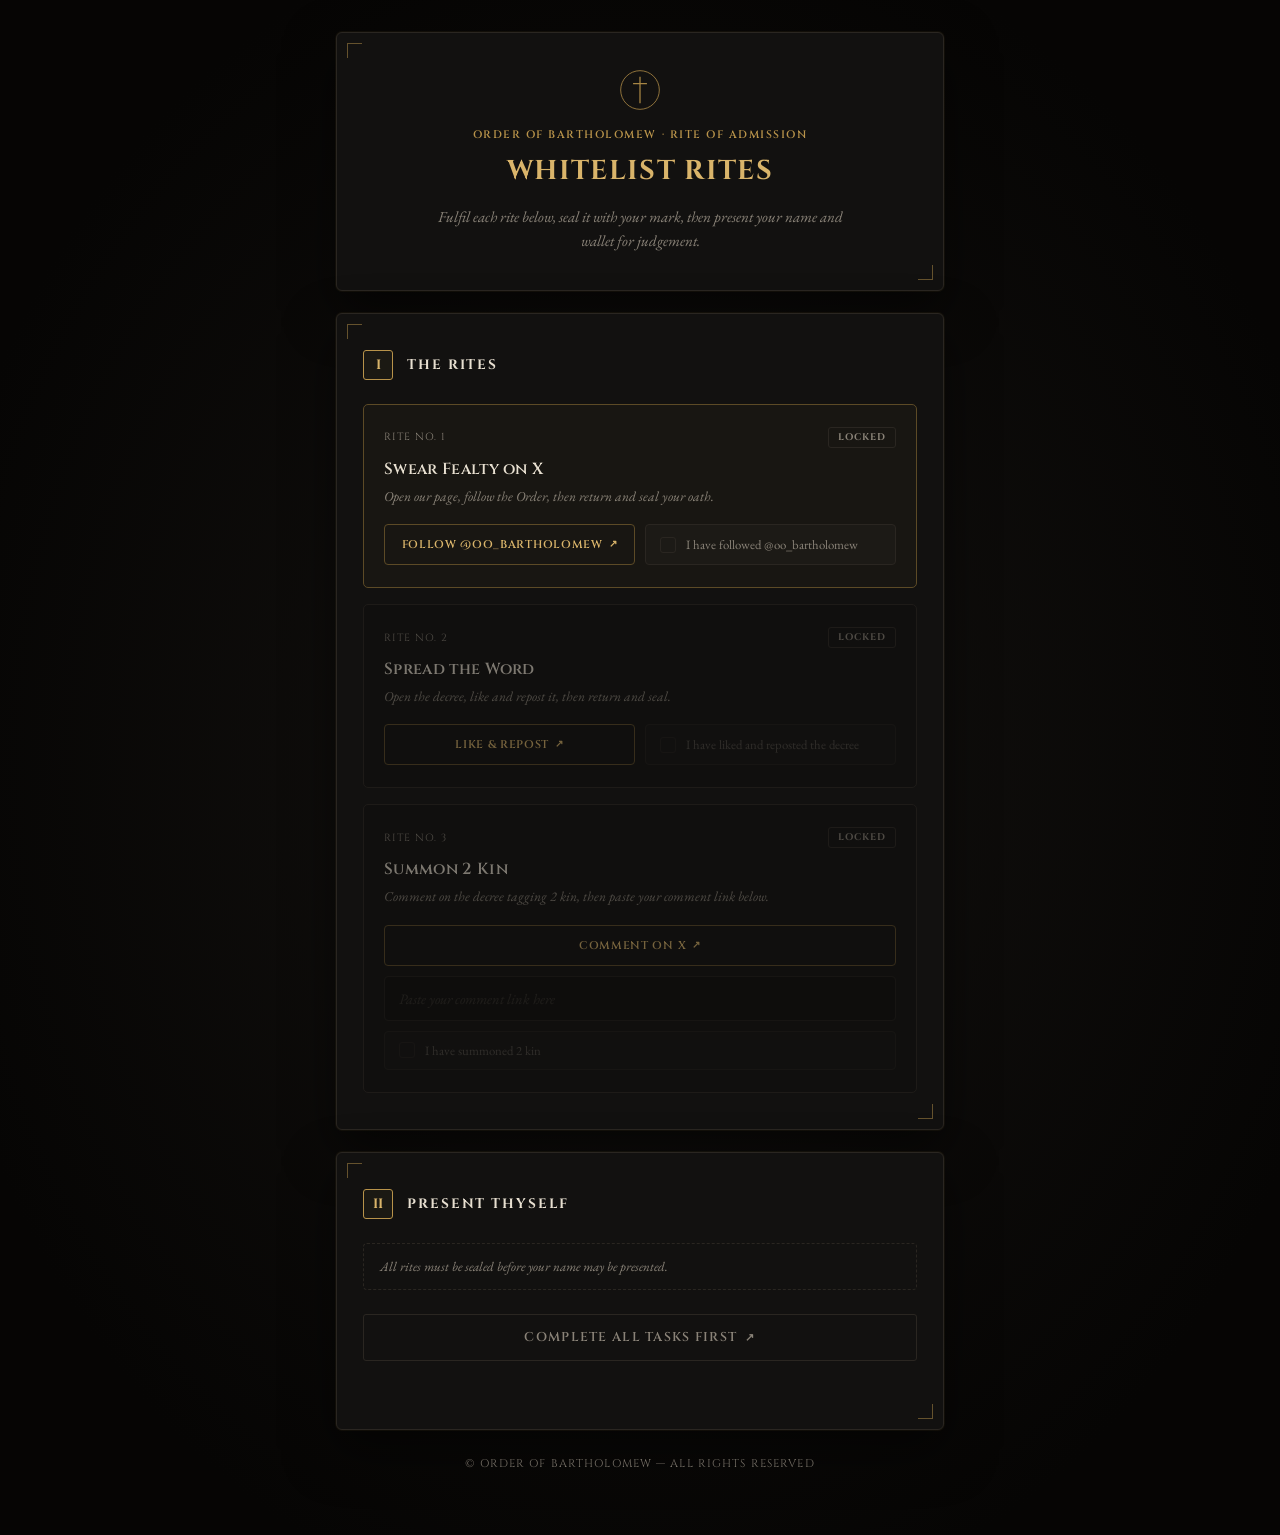
==== index.html @ 2b43aa7d "Update link for commenting on X" ====
<!DOCTYPE html>
<html lang="id">
<head>
<meta charset="UTF-8">
<meta name="viewport" content="width=device-width, initial-scale=1.0">
<title>Order of Bartholomew — Whitelist Rites</title>
<link rel="preconnect" href="https://fonts.googleapis.com">
<link rel="preconnect" href="https://fonts.gstatic.com" crossorigin>
<link href="https://fonts.googleapis.com/css2?family=Cinzel:wght@600;700;800&family=EB+Garamond:ital@0;1&display=swap" rel="stylesheet">
<link rel="stylesheet" href="style.css">
</head>
<body>

  <div class="page">

    <!-- HEADER -->
    <header class="card">
      <svg class="emblem" viewBox="0 0 100 100" fill="none" xmlns="http://www.w3.org/2000/svg">
        <circle cx="50" cy="50" r="46" stroke="#b8934a" stroke-width="2"/>
        <path d="M50 20V80M35 35H65" stroke="#b8934a" stroke-width="3" stroke-linecap="square"/>
      </svg>
      <p class="eyebrow">Order of Bartholomew · Rite of Admission</p>
      <h1>Whitelist Rites</h1>
      <p class="lede">
        Fulfil each rite below, seal it with your mark, then present
        your name and wallet for judgement.
      </p>
    </header>

    <!-- SECTION 01 -->
    <section class="card">
      <div class="section-title">
        <span class="section-num">I</span>
        <h2>The Rites</h2>
      </div>

      <!-- TASK 1 -->
      <div class="task" id="task-1" data-state="active">
        <div class="task-head">
          <span class="task-id">Rite No. 1</span>
          <span class="badge" id="badge-1">Unsealed</span>
        </div>
        <h3>Swear Fealty on X</h3>
        <p>Open our page, follow the Order, then return and seal your oath.</p>

        <div class="task-row">
          <a class="btn-link" href="https://x.com/oo_bartholomew" target="_blank" rel="noopener">
            Follow @oo_bartholomew <span class="ext">↗</span>
          </a>
          <button type="button" class="confirm-btn" data-task="1">
            <span class="confirm-icon"></span>
            <span class="confirm-text">I have followed @oo_bartholomew</span>
          </button>
        </div>
      </div>

      <!-- TASK 2 -->
      <div class="task" id="task-2" data-state="locked">
        <div class="task-head">
          <span class="task-id">Rite No. 2</span>
          <span class="badge" id="badge-2">Locked</span>
        </div>
        <h3>Spread the Word</h3>
        <p>Open the decree, like and repost it, then return and seal.</p>

        <div class="task-row">
          <a class="btn-link" href="https://x.com/oo_bartholomew/status/2088629529569005682" target="_blank" rel="noopener">
            Like &amp; Repost <span class="ext">↗</span>
          </a>
          <button type="button" class="confirm-btn" data-task="2" disabled>
            <span class="confirm-icon"></span>
            <span class="confirm-text">I have liked and reposted the decree</span>
          </button>
        </div>
      </div>

      <!-- TASK 3 -->
      <div class="task" id="task-3" data-state="locked">
        <div class="task-head">
          <span class="task-id">Rite No. 3</span>
          <span class="badge" id="badge-3">Locked</span>
        </div>
        <h3>Summon 2 Kin</h3>
        <p>Comment on the decree tagging 2 kin, then paste your comment link below.</p>

        <div class="task-row task-row-column">
          <a class="btn-link btn-link-full" href="https://x.com/oo_bartholomew/status/2088634281774166374" target="_blank" rel="noopener">
            Comment on X <span class="ext">↗</span>
          </a>
          <input
            type="url"
            id="comment-link"
            class="text-input"
            placeholder="Paste your comment link here"
            disabled
          >
          <button type="button" class="confirm-btn" data-task="3" disabled>
            <span class="confirm-icon"></span>
            <span class="confirm-text">I have summoned 2 kin</span>
          </button>
        </div>
      </div>
    </section>

    <!-- SECTION 02 -->
    <section class="card">
      <div class="section-title">
        <span class="section-num" id="section-num-2">II</span>
        <h2>Present Thyself</h2>
      </div>

      <div class="lock-notice" id="id-lock-notice">
        All rites must be sealed before your name may be presented.
      </div>

      <form id="wl-form" class="id-fields" data-locked="true">
        <div class="field">
          <label for="handle">X Handle</label>
          <input type="text" id="handle" name="handle" placeholder="@yourname" disabled required>
        </div>
        <div class="field">
          <label for="wallet">Wallet Address</label>
          <input type="text" id="wallet" name="wallet" placeholder="0x... or name.eth" disabled required>
        </div>

        <p class="fine-print">One petition per account and wallet. The Order denies duplicate oaths.</p>

        <button type="submit" id="submit-btn" disabled>Complete All Rites First <span class="ext">↗</span></button>

        <p id="form-status" class="form-status"></p>
      </form>
    </section>

    <footer class="footnote">© Order of Bartholomew — All Rights Reserved</footer>

  </div>

  <script src="script.js"></script>
</body>
</html>
---- style.css ----
:root {
  --bg-panel: #121110;
  --gold: #b8934a;
  --gold-bright: #d9b46a;
  --gold-dim: #5c4a26;
  --line: #2a2621;
  --text: #e7dfd0;
  --text-muted: #8a8378;
  --locked-bg: #0f0e0d;
  --input-bg: #0b0a09;
  --error: #b8452f;
}

* { box-sizing: border-box; }

html, body {
  margin: 0;
  padding: 0;
  background: radial-gradient(ellipse at center, #141210 0%, #060504 80%);
  color: var(--text);
  font-family: 'EB Garamond', serif;
}

.page {
  max-width: 640px;
  margin: 0 auto;
  padding: 32px 16px 64px;
  display: flex;
  flex-direction: column;
  gap: 22px;
}

.card {
  background: var(--bg-panel);
  border: 1px solid var(--line);
  border-radius: 6px;
  box-shadow:
    0 0 0 1px rgba(184,147,74,0.06),
    0 20px 50px rgba(0,0,0,0.5);
  padding: 36px 26px;
  position: relative;
}

.card::before,
.card::after {
  content: "";
  position: absolute;
  width: 14px;
  height: 14px;
  border: 1px solid var(--gold);
  opacity: 0.5;
}
.card::before { top: 10px; left: 10px; border-right: none; border-bottom: none; }
.card::after { bottom: 10px; right: 10px; border-left: none; border-top: none; }

/* HEADER */
header.card { text-align: center; }

.emblem {
  width: 42px;
  height: 42px;
  margin: 0 auto 16px;
  display: block;
  opacity: 0.9;
}

.eyebrow {
  color: var(--gold);
  font-family: 'Cinzel', serif;
  font-size: 0.68rem;
  font-weight: 600;
  letter-spacing: 0.14em;
  text-transform: uppercase;
  margin: 0 0 10px;
}

h1 {
  font-family: 'Cinzel', serif;
  color: var(--gold-bright);
  font-size: 1.7rem;
  font-weight: 700;
  letter-spacing: 0.05em;
  text-transform: uppercase;
  margin: 0 0 16px;
}

.lede {
  color: var(--text-muted);
  font-size: 0.95rem;
  font-style: italic;
  line-height: 1.6;
  max-width: 420px;
  margin: 0 auto;
}

/* SECTION TITLE */
.section-title {
  display: flex;
  align-items: center;
  gap: 14px;
  margin-bottom: 24px;
}

.section-num {
  width: 30px;
  height: 30px;
  display: inline-flex;
  align-items: center;
  justify-content: center;
  border: 1px solid var(--gold);
  color: var(--gold-bright);
  font-family: 'Cinzel', serif;
  font-size: 0.85rem;
  font-weight: 700;
  border-radius: 3px;
  background: rgba(184,147,74,0.06);
}

.section-title h2 {
  font-family: 'Cinzel', serif;
  font-size: 0.85rem;
  letter-spacing: 0.14em;
  text-transform: uppercase;
  margin: 0;
  color: var(--text);
}

/* TASK CARDS */
.task {
  position: relative;
  border: 1px solid var(--line);
  background: var(--locked-bg);
  border-radius: 5px;
  padding: 22px 20px;
  margin-bottom: 16px;
  transition: border-color 0.25s ease, background 0.25s ease;
}

.task:last-child { margin-bottom: 0; }

.task[data-state="active"] {
  border-color: var(--gold-dim);
  background: rgba(184, 147, 74, 0.04);
}

.task[data-state="done"] {
  border-color: var(--gold);
  background: rgba(184, 147, 74, 0.07);
}

.task[data-state="locked"] { opacity: 0.5; }

.task-head {
  display: flex;
  justify-content: space-between;
  align-items: center;
  margin-bottom: 10px;
}

.task-id {
  font-family: 'Cinzel', serif;
  font-size: 0.65rem;
  letter-spacing: 0.1em;
  text-transform: uppercase;
  color: var(--text-muted);
}

.badge {
  font-family: 'Cinzel', serif;
  font-size: 0.6rem;
  font-weight: 700;
  letter-spacing: 0.1em;
  text-transform: uppercase;
  padding: 3px 9px;
  border-radius: 3px;
  border: 1px solid var(--line);
  color: var(--text-muted);
  background: transparent;
}

.badge.verified {
  color: #0a0908;
  background: var(--gold);
  border-color: var(--gold);
}

h3 {
  font-family: 'Cinzel', serif;
  font-size: 1rem;
  font-weight: 600;
  letter-spacing: 0.02em;
  margin: 0 0 6px;
  color: var(--text);
}

.task p {
  font-size: 0.85rem;
  color: var(--text-muted);
  font-style: italic;
  line-height: 1.5;
  margin: 0 0 18px;
}

.task-row {
  display: grid;
  grid-template-columns: 1fr 1fr;
  gap: 10px;
}

.task-row-column {
  display: flex;
  flex-direction: column;
  gap: 10px;
}

.btn-link {
  display: flex;
  align-items: center;
  justify-content: center;
  gap: 6px;
  border: 1px solid var(--gold-dim);
  color: var(--gold-bright);
  background: transparent;
  padding: 12px 14px;
  border-radius: 4px;
  font-family: 'Cinzel', serif;
  font-size: 0.7rem;
  font-weight: 600;
  letter-spacing: 0.06em;
  text-transform: uppercase;
  text-decoration: none;
  cursor: pointer;
  transition: background 0.2s ease, color 0.2s ease;
}

.btn-link:hover { background: rgba(184, 147, 74, 0.1); }

.btn-link-full { width: 100%; }

.ext { font-size: 0.85em; }

.confirm-btn {
  display: flex;
  align-items: center;
  gap: 10px;
  border: 1px solid var(--line);
  background: rgba(255,255,255,0.015);
  color: var(--text-muted);
  padding: 10px 14px;
  border-radius: 4px;
  font-family: 'EB Garamond', serif;
  font-size: 0.8rem;
  cursor: pointer;
  text-align: left;
  transition: border-color 0.2s ease, color 0.2s ease, background 0.2s ease;
}

.confirm-btn:disabled {
  cursor: not-allowed;
  opacity: 0.5;
}

.confirm-icon {
  width: 16px;
  height: 16px;
  flex: none;
  border: 1px solid var(--line);
  border-radius: 3px;
  position: relative;
}

.confirm-btn.checked {
  border-color: var(--gold);
  background: rgba(184, 147, 74, 0.08);
  color: var(--gold-bright);
}

.confirm-btn.checked .confirm-icon {
  background: var(--gold);
  border-color: var(--gold);
}

.confirm-btn.checked .confirm-icon::after {
  content: "";
  position: absolute;
  left: 4px;
  top: 1px;
  width: 4px;
  height: 8px;
  border: solid #0a0908;
  border-width: 0 2px 2px 0;
  transform: rotate(45deg);
}

.text-input {
  width: 100%;
  background: var(--input-bg);
  border: 1px solid var(--line);
  border-radius: 4px;
  padding: 12px 14px;
  color: var(--text);
  font-family: 'EB Garamond', serif;
  font-size: 0.9rem;
  outline: none;
}

.text-input::placeholder { color: #4a453d; font-style: italic; }

.text-input:focus { border-color: var(--gold-dim); }

.text-input:disabled { cursor: not-allowed; opacity: 0.5; }

@media (max-width: 480px) {
  .task-row { grid-template-columns: 1fr; }
}

/* SECTION 02 — IDENTIFICATION */
.lock-notice {
  border: 1px dashed var(--line);
  border-radius: 4px;
  padding: 14px 16px;
  color: var(--text-muted);
  font-size: 0.82rem;
  font-style: italic;
  margin-bottom: 24px;
}

.id-fields[data-locked="false"] .lock-notice { display: none; }
.id-fields[data-locked="true"] .field,
.id-fields[data-locked="true"] .fine-print { display: none; }

.field { margin-bottom: 20px; }

label {
  display: block;
  font-family: 'Cinzel', serif;
  font-size: 0.68rem;
  letter-spacing: 0.1em;
  text-transform: uppercase;
  color: var(--gold);
  margin-bottom: 8px;
}

.field input {
  width: 100%;
  background: var(--input-bg);
  border: 1px solid var(--line);
  border-radius: 3px;
  padding: 12px 14px;
  color: var(--text);
  font-family: 'EB Garamond', serif;
  font-size: 1rem;
  outline: none;
}

.field input::placeholder { color: #4a453d; font-style: italic; }

.field input:focus { border-color: var(--gold); }

.fine-print {
  font-size: 0.78rem;
  color: var(--text-muted);
  font-style: italic;
  margin: 0 0 20px;
}

#submit-btn {
  width: 100%;
  padding: 14px;
  border: 1px solid var(--line);
  border-radius: 3px;
  background: transparent;
  color: var(--text-muted);
  font-family: 'Cinzel', serif;
  font-size: 0.8rem;
  font-weight: 600;
  letter-spacing: 0.1em;
  text-transform: uppercase;
  cursor: not-allowed;
  display: flex;
  align-items: center;
  justify-content: center;
  gap: 8px;
  transition: background 0.25s ease, color 0.25s ease, border-color 0.25s ease;
}

#submit-btn:not(:disabled) {
  border-color: var(--gold);
  color: var(--gold-bright);
  cursor: pointer;
}

#submit-btn:not(:disabled):hover {
  background: var(--gold);
  color: #0a0908;
}

.form-status {
  text-align: center;
  font-size: 0.85rem;
  margin: 16px 0 0;
  min-height: 1.2em;
}

.form-status.error { color: var(--error); }
.form-status.success { color: var(--gold-bright); }

.footnote {
  text-align: center;
  font-family: 'Cinzel', serif;
  font-size: 0.7rem;
  letter-spacing: 0.1em;
  text-transform: uppercase;
  color: var(--text-muted);
  padding-top: 4px;
}
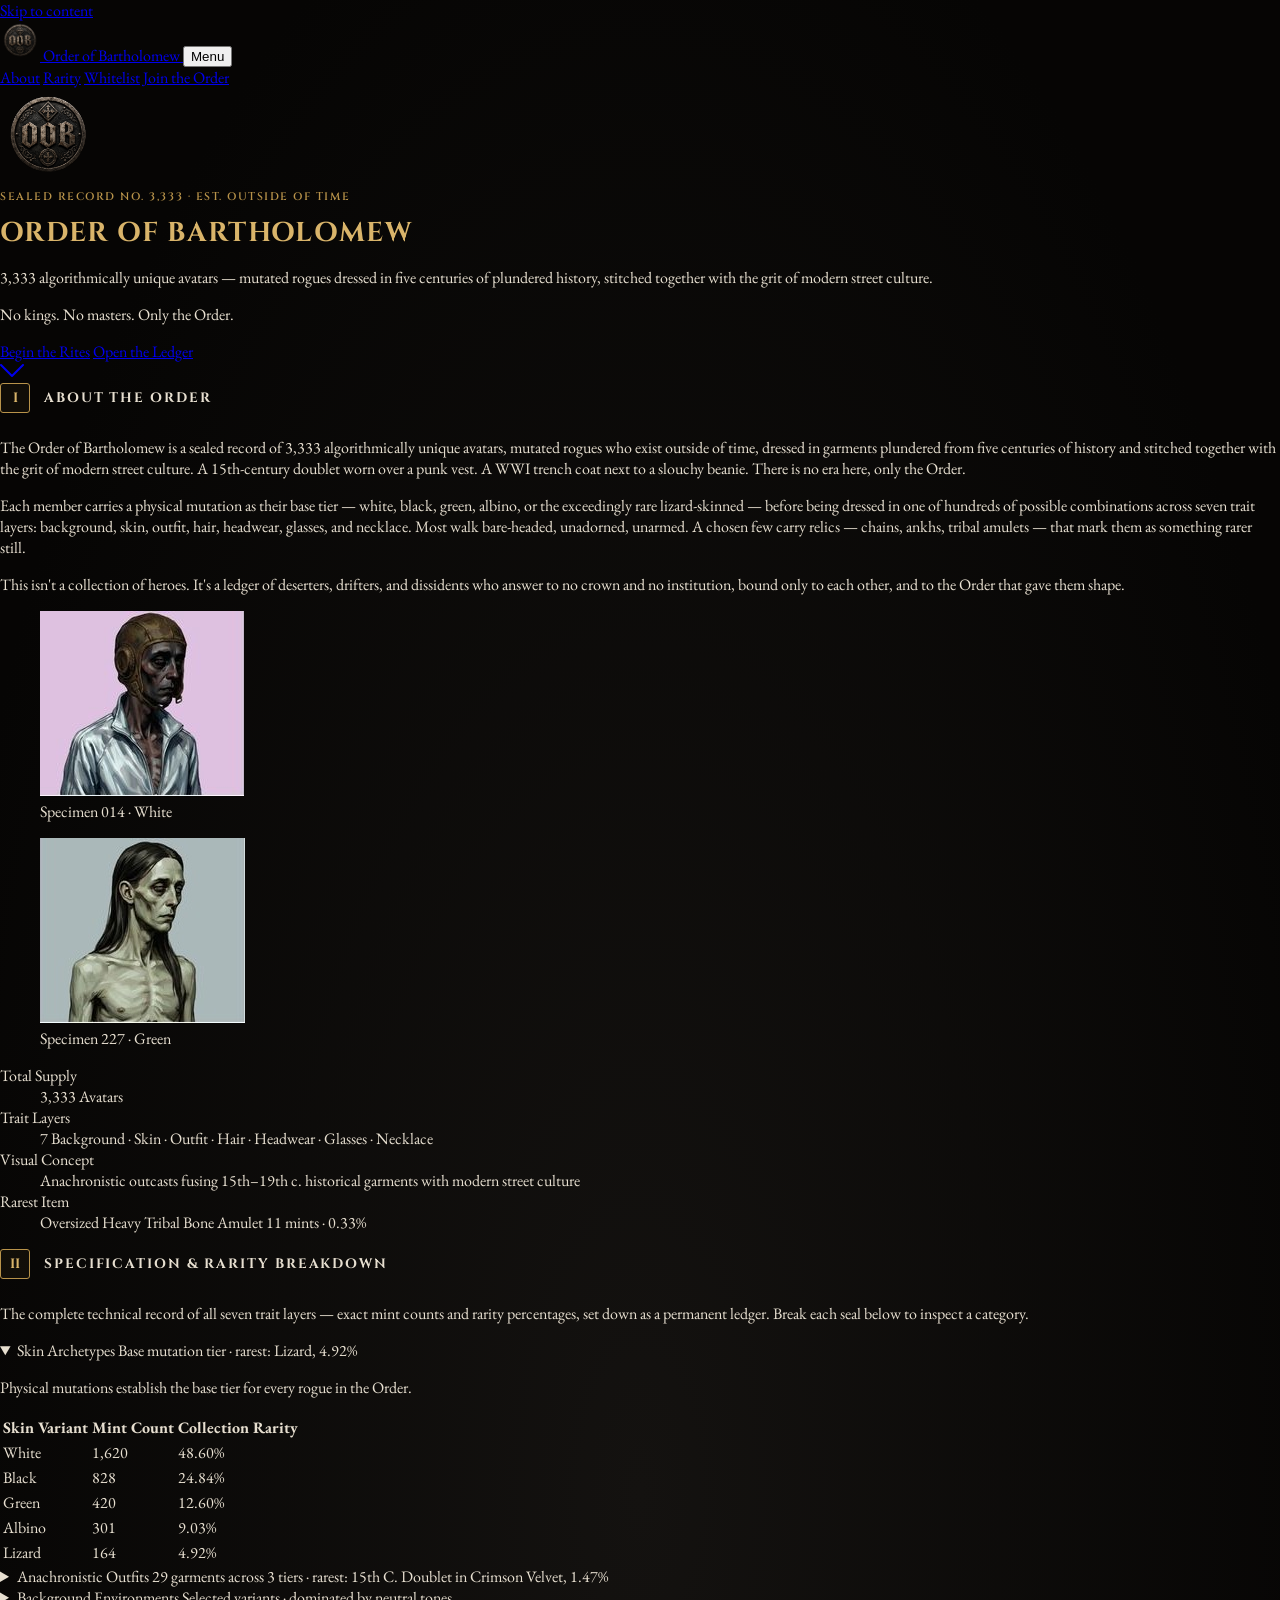
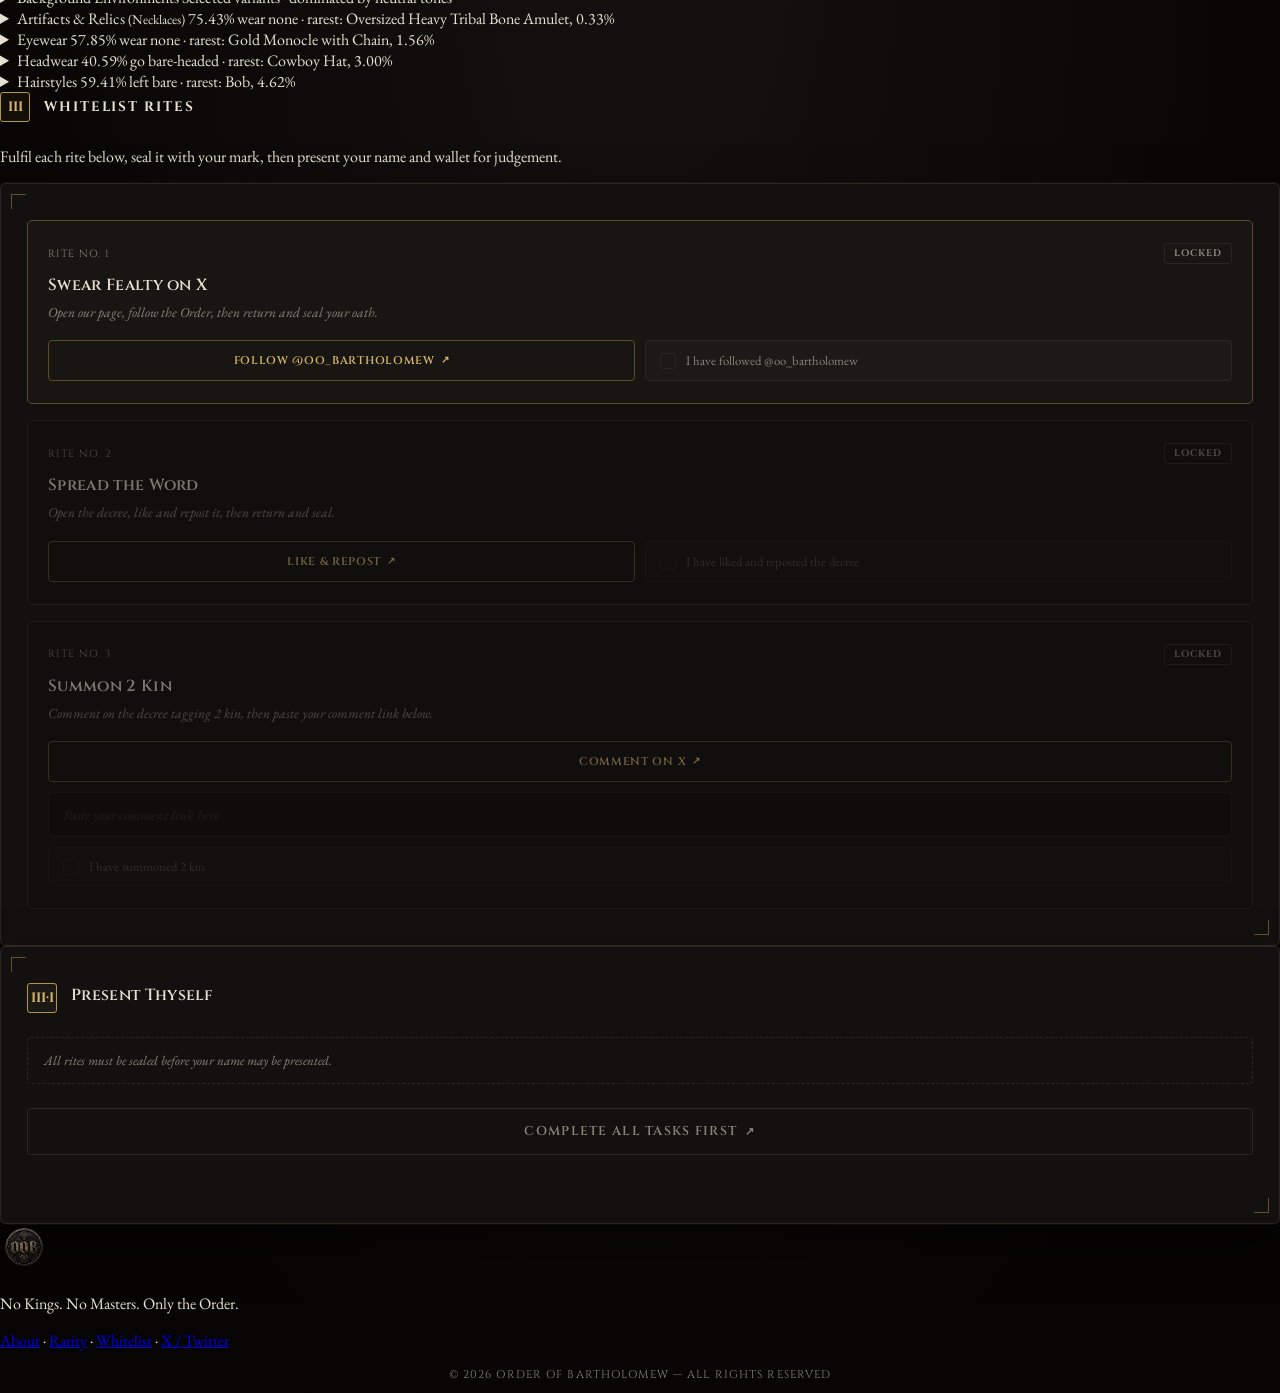
==== commit 8ea63fdc: "Revise SEO metadata and restructure site layout Updated the title and metadata for SEO and social sh" ====
--- a/index.html
+++ b/index.html
@@ -3,37 +3,439 @@
 <head>
 <meta charset="UTF-8">
 <meta name="viewport" content="width=device-width, initial-scale=1.0">
-<title>Order of Bartholomew — Whitelist Rites</title>
+
+<!-- ============================================================
+     SEO / SHARE METADATA
+============================================================ -->
+<title>Order of Bartholomew — 3,333 Anachronistic Outcasts</title>
+<meta name="description" content="The Order of Bartholomew is a sealed record of 3,333 algorithmically unique avatars — mutated rogues dressed in five centuries of plundered history. No kings. No masters. Only the Order. Complete the Rites to join the whitelist.">
+<meta name="theme-color" content="#070605">
+<link rel="canonical" href="https://bartholomewnft.github.io/">
+
+<!-- Open Graph / social preview -->
+<meta property="og:type" content="website">
+<meta property="og:site_name" content="Order of Bartholomew">
+<meta property="og:title" content="Order of Bartholomew — 3,333 Anachronistic Outcasts">
+<meta property="og:description" content="No kings. No masters. Only the Order. A sealed record of 3,333 mutated rogues dressed in five centuries of plundered history. Complete the Rites to join the whitelist.">
+<meta property="og:image" content="https://bartholomewnft.github.io/assets/favicon-512.png">
+<meta property="og:url" content="https://bartholomewnft.github.io/">
+<meta name="twitter:card" content="summary_large_image">
+<meta name="twitter:site" content="@oo_bartholomew">
+<meta name="twitter:title" content="Order of Bartholomew — 3,333 Anachronistic Outcasts">
+<meta name="twitter:description" content="No kings. No masters. Only the Order. Complete the Rites to join the whitelist.">
+<meta name="twitter:image" content="https://bartholomewnft.github.io/assets/favicon-512.png">
+
+<!-- ============================================================
+     FAVICON / ICONS  (built from the supplied OOB medallion logo)
+============================================================ -->
+<link rel="icon" type="image/png" href="assets/favicon-32.png" sizes="32x32">
+<link rel="icon" type="image/png" href="assets/favicon-16.png" sizes="16x16">
+<link rel="icon" type="image/png" href="assets/favicon-192.png" sizes="192x192">
+<link rel="apple-touch-icon" href="assets/apple-touch-icon.png">
+<link rel="mask-icon" href="assets/logo.png" color="#b8934a">
+
+<!-- ============================================================
+     FONTS  — Cinzel (display / carved-stone headers)
+              EB Garamond (body / manuscript text)
+============================================================ -->
 <link rel="preconnect" href="https://fonts.googleapis.com">
 <link rel="preconnect" href="https://fonts.gstatic.com" crossorigin>
-<link href="https://fonts.googleapis.com/css2?family=Cinzel:wght@600;700;800&family=EB+Garamond:ital@0;1&display=swap" rel="stylesheet">
+<link href="https://fonts.googleapis.com/css2?family=Cinzel:wght@500;600;700;800&family=EB+Garamond:ital,wght@0,400;0,500;0,600;1,400;1,500&display=swap" rel="stylesheet">
+
 <link rel="stylesheet" href="style.css">
 </head>
 <body>
 
-  <div class="page">
-
-    <!-- HEADER -->
-    <header class="card">
-      <svg class="emblem" viewBox="0 0 100 100" fill="none" xmlns="http://www.w3.org/2000/svg">
-        <circle cx="50" cy="50" r="46" stroke="#b8934a" stroke-width="2"/>
-        <path d="M50 20V80M35 35H65" stroke="#b8934a" stroke-width="3" stroke-linecap="square"/>
+<!-- Skip link for keyboard / screen-reader users -->
+<a class="skip-link" href="#main">Skip to content</a>
+
+<!-- ============================================================
+     SITE HEADER / NAV
+============================================================ -->
+<header class="site-header" id="site-header">
+  <div class="nav-inner">
+    <a class="brand" href="#top" aria-label="Order of Bartholomew — home">
+      <img class="brand-mark" src="assets/logo.png" width="40" height="40" alt="" loading="eager">
+      <span class="brand-word">Order&nbsp;of&nbsp;Bartholomew</span>
+    </a>
+
+    <button class="nav-toggle" id="nav-toggle" aria-expanded="false" aria-controls="primary-nav">
+      <span class="nav-toggle-bar"></span>
+      <span class="nav-toggle-bar"></span>
+      <span class="nav-toggle-bar"></span>
+      <span class="sr-only">Menu</span>
+    </button>
+
+    <nav class="primary-nav" id="primary-nav" aria-label="Primary">
+      <a href="#about">About</a>
+      <a href="#rarity">Rarity</a>
+      <a href="#whitelist">Whitelist</a>
+      <a class="btn-nav-cta" href="#whitelist">Join the Order</a>
+    </nav>
+  </div>
+</header>
+
+<main id="main">
+
+  <!-- ============================================================
+       HERO
+  ============================================================ -->
+  <section class="hero" id="top">
+    <div class="hero-frame">
+      <img class="hero-emblem" src="assets/logo.png" width="96" height="96" alt="Order of Bartholomew medallion emblem">
+      <p class="eyebrow">Sealed Record No. 3,333 · Est. Outside of Time</p>
+      <h1>Order of Bartholomew</h1>
+      <p class="hero-lede">
+        3,333 algorithmically unique avatars &mdash; mutated rogues dressed in five
+        centuries of plundered history, stitched together with the grit of modern
+        street culture.
+      </p>
+      <p class="hero-motto">No kings. No masters. Only the Order.</p>
+
+      <div class="hero-actions">
+        <a class="btn btn-primary" href="#whitelist">Begin the Rites</a>
+        <a class="btn btn-ghost" href="#rarity">Open the Ledger</a>
+      </div>
+    </div>
+
+    <a class="scroll-cue" href="#about" aria-label="Scroll to About">
+      <svg viewBox="0 0 24 14" width="24" height="14" fill="none" xmlns="http://www.w3.org/2000/svg">
+        <path d="M1 1L12 12L23 1" stroke="currentColor" stroke-width="2" stroke-linecap="round" stroke-linejoin="round"/>
       </svg>
-      <p class="eyebrow">Order of Bartholomew · Rite of Admission</p>
-      <h1>Whitelist Rites</h1>
-      <p class="lede">
-        Fulfil each rite below, seal it with your mark, then present
-        your name and wallet for judgement.
-      </p>
-    </header>
-
-    <!-- SECTION 01 -->
-    <section class="card">
-      <div class="section-title">
-        <span class="section-num">I</span>
-        <h2>The Rites</h2>
-      </div>
-
+    </a>
+  </section>
+
+  <!-- ============================================================
+       ABOUT
+  ============================================================ -->
+  <section class="section" id="about">
+    <div class="section-title">
+      <span class="section-num">I</span>
+      <h2>About the Order</h2>
+    </div>
+
+    <div class="about-grid">
+      <div class="about-copy">
+        <p>
+          The Order of Bartholomew is a sealed record of 3,333 algorithmically
+          unique avatars, mutated rogues who exist outside of time, dressed in
+          garments plundered from five centuries of history and stitched together
+          with the grit of modern street culture. A 15th&#8209;century doublet worn
+          over a punk vest. A WWI trench coat next to a slouchy beanie. There is
+          no era here, only the Order.
+        </p>
+        <p>
+          Each member carries a physical mutation as their base tier &mdash;
+          white, black, green, albino, or the exceedingly rare lizard&#8209;skinned
+          &mdash; before being dressed in one of hundreds of possible combinations
+          across seven trait layers: background, skin, outfit, hair, headwear,
+          glasses, and necklace. Most walk bare&#8209;headed, unadorned, unarmed. A
+          chosen few carry relics &mdash; chains, ankhs, tribal amulets &mdash;
+          that mark them as something rarer still.
+        </p>
+        <p class="about-closing">
+          This isn't a collection of heroes. It's a ledger of deserters,
+          drifters, and dissidents who answer to no crown and no institution,
+          bound only to each other, and to the Order that gave them shape.
+        </p>
+      </div>
+
+      <div class="about-specimens" role="group" aria-label="Sample mutation specimens">
+        <figure class="specimen">
+          <img src="assets/specimen-01.jpg" alt="Order member with white mutation skin, wearing an aviator leather helmet and silver bomber jacket, pink background" loading="lazy">
+          <figcaption>Specimen 014 &middot; White</figcaption>
+        </figure>
+        <figure class="specimen specimen-offset">
+          <img src="assets/specimen-02.jpg" alt="Order member with green mutation skin, bare-headed with long dark hair, grey background" loading="lazy">
+          <figcaption>Specimen 227 &middot; Green</figcaption>
+        </figure>
+      </div>
+    </div>
+
+    <!-- Collection essentials — quick stats -->
+    <dl class="stat-strip">
+      <div class="stat">
+        <dt>Total Supply</dt>
+        <dd>3,333 <span>Avatars</span></dd>
+      </div>
+      <div class="stat">
+        <dt>Trait Layers</dt>
+        <dd>7 <span>Background · Skin · Outfit · Hair · Headwear · Glasses · Necklace</span></dd>
+      </div>
+      <div class="stat">
+        <dt>Visual Concept</dt>
+        <dd class="stat-text">Anachronistic outcasts fusing 15th&ndash;19th&nbsp;c. historical garments with modern street culture</dd>
+      </div>
+      <div class="stat">
+        <dt>Rarest Item</dt>
+        <dd class="stat-text">Oversized Heavy Tribal Bone Amulet <span>11 mints &middot; 0.33%</span></dd>
+      </div>
+    </dl>
+  </section>
+
+  <!-- ============================================================
+       RARITY / SPECIFICATION LEDGER
+  ============================================================ -->
+  <section class="section" id="rarity">
+    <div class="section-title">
+      <span class="section-num">II</span>
+      <h2>Specification &amp; Rarity Breakdown</h2>
+    </div>
+    <p class="section-intro">
+      The complete technical record of all seven trait layers &mdash; exact mint
+      counts and rarity percentages, set down as a permanent ledger. Break each
+      seal below to inspect a category.
+    </p>
+
+    <div class="ledger">
+
+      <!-- Skin Archetypes -->
+      <details class="dossier" open>
+        <summary>
+          <span class="dossier-seal" aria-hidden="true"></span>
+          <span class="dossier-heading">
+            <span class="dossier-name">Skin Archetypes</span>
+            <span class="dossier-meta">Base mutation tier &middot; rarest: Lizard, 4.92%</span>
+          </span>
+          <span class="dossier-chevron" aria-hidden="true"></span>
+        </summary>
+        <div class="dossier-body">
+          <p class="dossier-note">Physical mutations establish the base tier for every rogue in the Order.</p>
+          <div class="table-scroll">
+            <table>
+              <thead><tr><th>Skin Variant</th><th>Mint Count</th><th>Collection Rarity</th></tr></thead>
+              <tbody>
+                <tr><td>White</td><td>1,620</td><td>48.60%</td></tr>
+                <tr><td>Black</td><td>828</td><td>24.84%</td></tr>
+                <tr><td>Green</td><td>420</td><td>12.60%</td></tr>
+                <tr><td>Albino</td><td>301</td><td>9.03%</td></tr>
+                <tr class="rare-row"><td>Lizard</td><td>164</td><td>4.92%</td></tr>
+              </tbody>
+            </table>
+          </div>
+        </div>
+      </details>
+
+      <!-- Outfits -->
+      <details class="dossier">
+        <summary>
+          <span class="dossier-seal" aria-hidden="true"></span>
+          <span class="dossier-heading">
+            <span class="dossier-name">Anachronistic Outfits</span>
+            <span class="dossier-meta">29 garments across 3 tiers &middot; rarest: 15th C. Doublet in Crimson Velvet, 1.47%</span>
+          </span>
+          <span class="dossier-chevron" aria-hidden="true"></span>
+        </summary>
+        <div class="dossier-body">
+          <p class="dossier-note">Garments range from common street apparel to ultra-rare historical armor.</p>
+
+          <h4 class="tier-label"><span>Grail Armor &amp; Outfits</span><em>&lt; 3%</em></h4>
+          <div class="table-scroll">
+            <table>
+              <thead><tr><th>Item</th><th>Mints</th><th>Rarity</th></tr></thead>
+              <tbody>
+                <tr class="rare-row"><td>15th C. Doublet in Crimson Velvet</td><td>49</td><td>1.47%</td></tr>
+                <tr><td>Trench Coat</td><td>65</td><td>1.95%</td></tr>
+                <tr><td>1910s WWI Trench Coat</td><td>65</td><td>1.95%</td></tr>
+                <tr><td>Silver Tracksuit</td><td>78</td><td>2.34%</td></tr>
+                <tr><td>1820 Convict Stripes</td><td>86</td><td>2.58%</td></tr>
+                <tr><td>Hauberk</td><td>91</td><td>2.73%</td></tr>
+              </tbody>
+            </table>
+          </div>
+
+          <h4 class="tier-label"><span>Mid-Tier Apparel</span><em>3% &ndash; 7%</em></h4>
+          <div class="table-scroll">
+            <table>
+              <thead><tr><th>Item</th><th>Mints</th><th>Rarity</th></tr></thead>
+              <tbody>
+                <tr><td>Punk Vest</td><td>131</td><td>3.93%</td></tr>
+                <tr><td>Puffed Renaissance Shirt</td><td>132</td><td>3.96%</td></tr>
+                <tr><td>1950s Greaser Leather Jacket</td><td>133</td><td>3.99%</td></tr>
+                <tr><td>16th C. Tudor Jerkin</td><td>135</td><td>4.05%</td></tr>
+                <tr><td>Tuxedo</td><td>140</td><td>4.20%</td></tr>
+                <tr><td>1940s Bomber Pilot Jacket</td><td>143</td><td>4.29%</td></tr>
+                <tr><td>Denim Jacket</td><td>190</td><td>5.70%</td></tr>
+                <tr><td>Ripped Band Tee</td><td>191</td><td>5.73%</td></tr>
+                <tr><td>1920s Gangster Pinstripe Vest</td><td>207</td><td>6.21%</td></tr>
+                <tr><td>Athletic Raglan</td><td>230</td><td>6.90%</td></tr>
+              </tbody>
+            </table>
+          </div>
+
+          <h4 class="tier-label"><span>Common Garments</span><em>&gt; 7%</em></h4>
+          <div class="table-scroll">
+            <table>
+              <thead><tr><th>Item</th><th>Mints</th><th>Rarity</th></tr></thead>
+              <tbody>
+                <tr><td>Retro Baseball</td><td>234</td><td>7.02%</td></tr>
+                <tr><td>Classic Fitted Longsleeve</td><td>279</td><td>8.37%</td></tr>
+                <tr><td>Red Longsleeve</td><td>305</td><td>9.15%</td></tr>
+                <tr><td>Blue Shirt</td><td>313</td><td>9.39%</td></tr>
+                <tr><td><em>Unclothed / None</em></td><td>136</td><td>4.08%</td></tr>
+              </tbody>
+            </table>
+          </div>
+        </div>
+      </details>
+
+      <!-- Backgrounds -->
+      <details class="dossier">
+        <summary>
+          <span class="dossier-seal" aria-hidden="true"></span>
+          <span class="dossier-heading">
+            <span class="dossier-name">Background Environments</span>
+            <span class="dossier-meta">Selected variants &middot; dominated by neutral tones</span>
+          </span>
+          <span class="dossier-chevron" aria-hidden="true"></span>
+        </summary>
+        <div class="dossier-body">
+          <div class="table-scroll">
+            <table>
+              <thead><tr><th>Item</th><th>Mints</th><th>Rarity</th></tr></thead>
+              <tbody>
+                <tr><td>Bar</td><td>93</td><td>2.79%</td></tr>
+                <tr><td>Basketball Court</td><td>95</td><td>2.85%</td></tr>
+                <tr><td>Neutral Taupe</td><td>385</td><td>11.55%</td></tr>
+                <tr><td>Charcoal</td><td>404</td><td>12.12%</td></tr>
+              </tbody>
+            </table>
+          </div>
+        </div>
+      </details>
+
+      <!-- Necklaces / Artifacts -->
+      <details class="dossier">
+        <summary>
+          <span class="dossier-seal" aria-hidden="true"></span>
+          <span class="dossier-heading">
+            <span class="dossier-name">Artifacts &amp; Relics <small>(Necklaces)</small></span>
+            <span class="dossier-meta">75.43% wear none &middot; rarest: Oversized Heavy Tribal Bone Amulet, 0.33%</span>
+          </span>
+          <span class="dossier-chevron" aria-hidden="true"></span>
+        </summary>
+        <div class="dossier-body">
+          <p class="dossier-note">The rarest adornments carried by the Order &mdash; few are chosen to bear them.</p>
+          <div class="table-scroll">
+            <table>
+              <thead><tr><th>Item</th><th>Mints</th><th>Rarity</th></tr></thead>
+              <tbody>
+                <tr class="rare-row"><td>&#9670; Oversized Heavy Tribal Bone Amulet</td><td>11</td><td>0.33%</td></tr>
+                <tr><td>Large Gold Egyptian Ankh Medallion</td><td>21</td><td>0.63%</td></tr>
+                <tr><td>Heavy Metal Padlock Leather Collar</td><td>65</td><td>1.95%</td></tr>
+                <tr><td>Thick Leather Choker with Silver O-Ring</td><td>119</td><td>3.57%</td></tr>
+                <tr><td>Diamond Anarchy Symbol Chain</td><td>173</td><td>5.19%</td></tr>
+                <tr><td>Chunky Gold Cuban Link Chain</td><td>430</td><td>12.90%</td></tr>
+                <tr><td><em>None</em></td><td>2,514</td><td>75.43%</td></tr>
+              </tbody>
+            </table>
+          </div>
+        </div>
+      </details>
+
+      <!-- Eyewear -->
+      <details class="dossier">
+        <summary>
+          <span class="dossier-seal" aria-hidden="true"></span>
+          <span class="dossier-heading">
+            <span class="dossier-name">Eyewear</span>
+            <span class="dossier-meta">57.85% wear none &middot; rarest: Gold Monocle with Chain, 1.56%</span>
+          </span>
+          <span class="dossier-chevron" aria-hidden="true"></span>
+        </summary>
+        <div class="dossier-body">
+          <div class="table-scroll">
+            <table>
+              <thead><tr><th>Item</th><th>Mints</th><th>Rarity</th></tr></thead>
+              <tbody>
+                <tr class="rare-row"><td>Gold Monocle with Chain</td><td>52</td><td>1.56%</td></tr>
+                <tr><td>Star-Shaped Holographic Sunglasses</td><td>96</td><td>2.88%</td></tr>
+                <tr><td>Hot Pink Heart-Shaped Glasses</td><td>176</td><td>5.28%</td></tr>
+                <tr><td>Tinted Viper Sunglasses</td><td>302</td><td>9.06%</td></tr>
+                <tr><td>Thick Black Square Glasses</td><td>310</td><td>9.30%</td></tr>
+                <tr><td>Classic 3D Movie Glasses</td><td>469</td><td>14.07%</td></tr>
+                <tr><td><em>None</em></td><td>1,928</td><td>57.85%</td></tr>
+              </tbody>
+            </table>
+          </div>
+        </div>
+      </details>
+
+      <!-- Headwear -->
+      <details class="dossier">
+        <summary>
+          <span class="dossier-seal" aria-hidden="true"></span>
+          <span class="dossier-heading">
+            <span class="dossier-name">Headwear</span>
+            <span class="dossier-meta">40.59% go bare-headed &middot; rarest: Cowboy Hat, 3.00%</span>
+          </span>
+          <span class="dossier-chevron" aria-hidden="true"></span>
+        </summary>
+        <div class="dossier-body">
+          <div class="table-scroll">
+            <table>
+              <thead><tr><th>Item</th><th>Mints</th><th>Rarity</th></tr></thead>
+              <tbody>
+                <tr class="rare-row"><td>Cowboy Hat</td><td>100</td><td>3.00%</td></tr>
+                <tr><td>1980s Sweatband</td><td>211</td><td>6.33%</td></tr>
+                <tr><td>1940s WWII Pilot Leather Helmet</td><td>242</td><td>7.26%</td></tr>
+                <tr><td>1950s Sailor Dixie Cup Hat</td><td>244</td><td>7.32%</td></tr>
+                <tr><td>1920s Classic Wool Fedora</td><td>347</td><td>10.41%</td></tr>
+                <tr><td>1910s Newsboy Cap</td><td>392</td><td>11.76%</td></tr>
+                <tr><td>2010s Slouchy Beanie</td><td>444</td><td>13.32%</td></tr>
+                <tr><td><em>Bare-headed / None</em></td><td>1,353</td><td>40.59%</td></tr>
+              </tbody>
+            </table>
+          </div>
+        </div>
+      </details>
+
+      <!-- Hair -->
+      <details class="dossier">
+        <summary>
+          <span class="dossier-seal" aria-hidden="true"></span>
+          <span class="dossier-heading">
+            <span class="dossier-name">Hairstyles</span>
+            <span class="dossier-meta">59.41% left bare &middot; rarest: Bob, 4.62%</span>
+          </span>
+          <span class="dossier-chevron" aria-hidden="true"></span>
+        </summary>
+        <div class="dossier-body">
+          <div class="table-scroll">
+            <table>
+              <thead><tr><th>Item</th><th>Mints</th><th>Rarity</th></tr></thead>
+              <tbody>
+                <tr class="rare-row"><td>Bob</td><td>154</td><td>4.62%</td></tr>
+                <tr><td>Sculpted Flat Top</td><td>187</td><td>5.61%</td></tr>
+                <tr><td>Punk Mohawk</td><td>191</td><td>5.73%</td></tr>
+                <tr><td>Emo</td><td>197</td><td>5.91%</td></tr>
+                <tr><td>Basic</td><td>204</td><td>6.12%</td></tr>
+                <tr><td>Slicked-Back Pompadour</td><td>204</td><td>6.12%</td></tr>
+                <tr><td>Long Hair</td><td>216</td><td>6.48%</td></tr>
+                <tr><td><em>Bare / None</em></td><td>1,980</td><td>59.41%</td></tr>
+              </tbody>
+            </table>
+          </div>
+        </div>
+      </details>
+
+    </div>
+  </section>
+
+  <!-- ============================================================
+       WHITELIST — RITES  (existing functionality, restyled)
+  ============================================================ -->
+  <section class="section" id="whitelist">
+    <div class="section-title">
+      <span class="section-num">III</span>
+      <h2>Whitelist Rites</h2>
+    </div>
+    <p class="section-intro">
+      Fulfil each rite below, seal it with your mark, then present your name
+      and wallet for judgement.
+    </p>
+
+    <div class="card">
       <!-- TASK 1 -->
       <div class="task" id="task-1" data-state="active">
         <div class="task-head">
@@ -100,13 +502,13 @@
           </button>
         </div>
       </div>
-    </section>
-
-    <!-- SECTION 02 -->
-    <section class="card">
-      <div class="section-title">
-        <span class="section-num" id="section-num-2">II</span>
-        <h2>Present Thyself</h2>
+    </div>
+
+    <!-- PRESENT THYSELF -->
+    <div class="card" id="present-thyself">
+      <div class="section-title section-title-sub">
+        <span class="section-num" id="section-num-2">III&middot;I</span>
+        <h3>Present Thyself</h3>
       </div>
 
       <div class="lock-notice" id="id-lock-notice">
@@ -127,14 +529,32 @@
 
         <button type="submit" id="submit-btn" disabled>Complete All Rites First <span class="ext">↗</span></button>
 
-        <p id="form-status" class="form-status"></p>
+        <p id="form-status" class="form-status" role="status" aria-live="polite"></p>
       </form>
-    </section>
-
-    <footer class="footnote">© Order of Bartholomew — All Rights Reserved</footer>
-
-  </div>
-
-  <script src="script.js"></script>
+    </div>
+  </section>
+
+</main>
+
+<!-- ============================================================
+     FOOTER
+============================================================ -->
+<footer class="site-footer">
+  <img class="footer-mark" src="assets/logo.png" width="48" height="48" alt="Order of Bartholomew medallion emblem">
+  <p class="footer-motto">No Kings. No Masters. Only the Order.</p>
+  <nav class="footer-nav" aria-label="Footer">
+    <a href="#about">About</a>
+    <span aria-hidden="true">&middot;</span>
+    <a href="#rarity">Rarity</a>
+    <span aria-hidden="true">&middot;</span>
+    <a href="#whitelist">Whitelist</a>
+    <span aria-hidden="true">&middot;</span>
+    <a href="https://x.com/oo_bartholomew" target="_blank" rel="noopener">X / Twitter</a>
+  </nav>
+  <p class="footnote">&copy; <span id="year">2026</span> Order of Bartholomew — All Rights Reserved</p>
+</footer>
+
+<script src="ui.js"></script>
+<script src="script.js"></script>
 </body>
 </html>
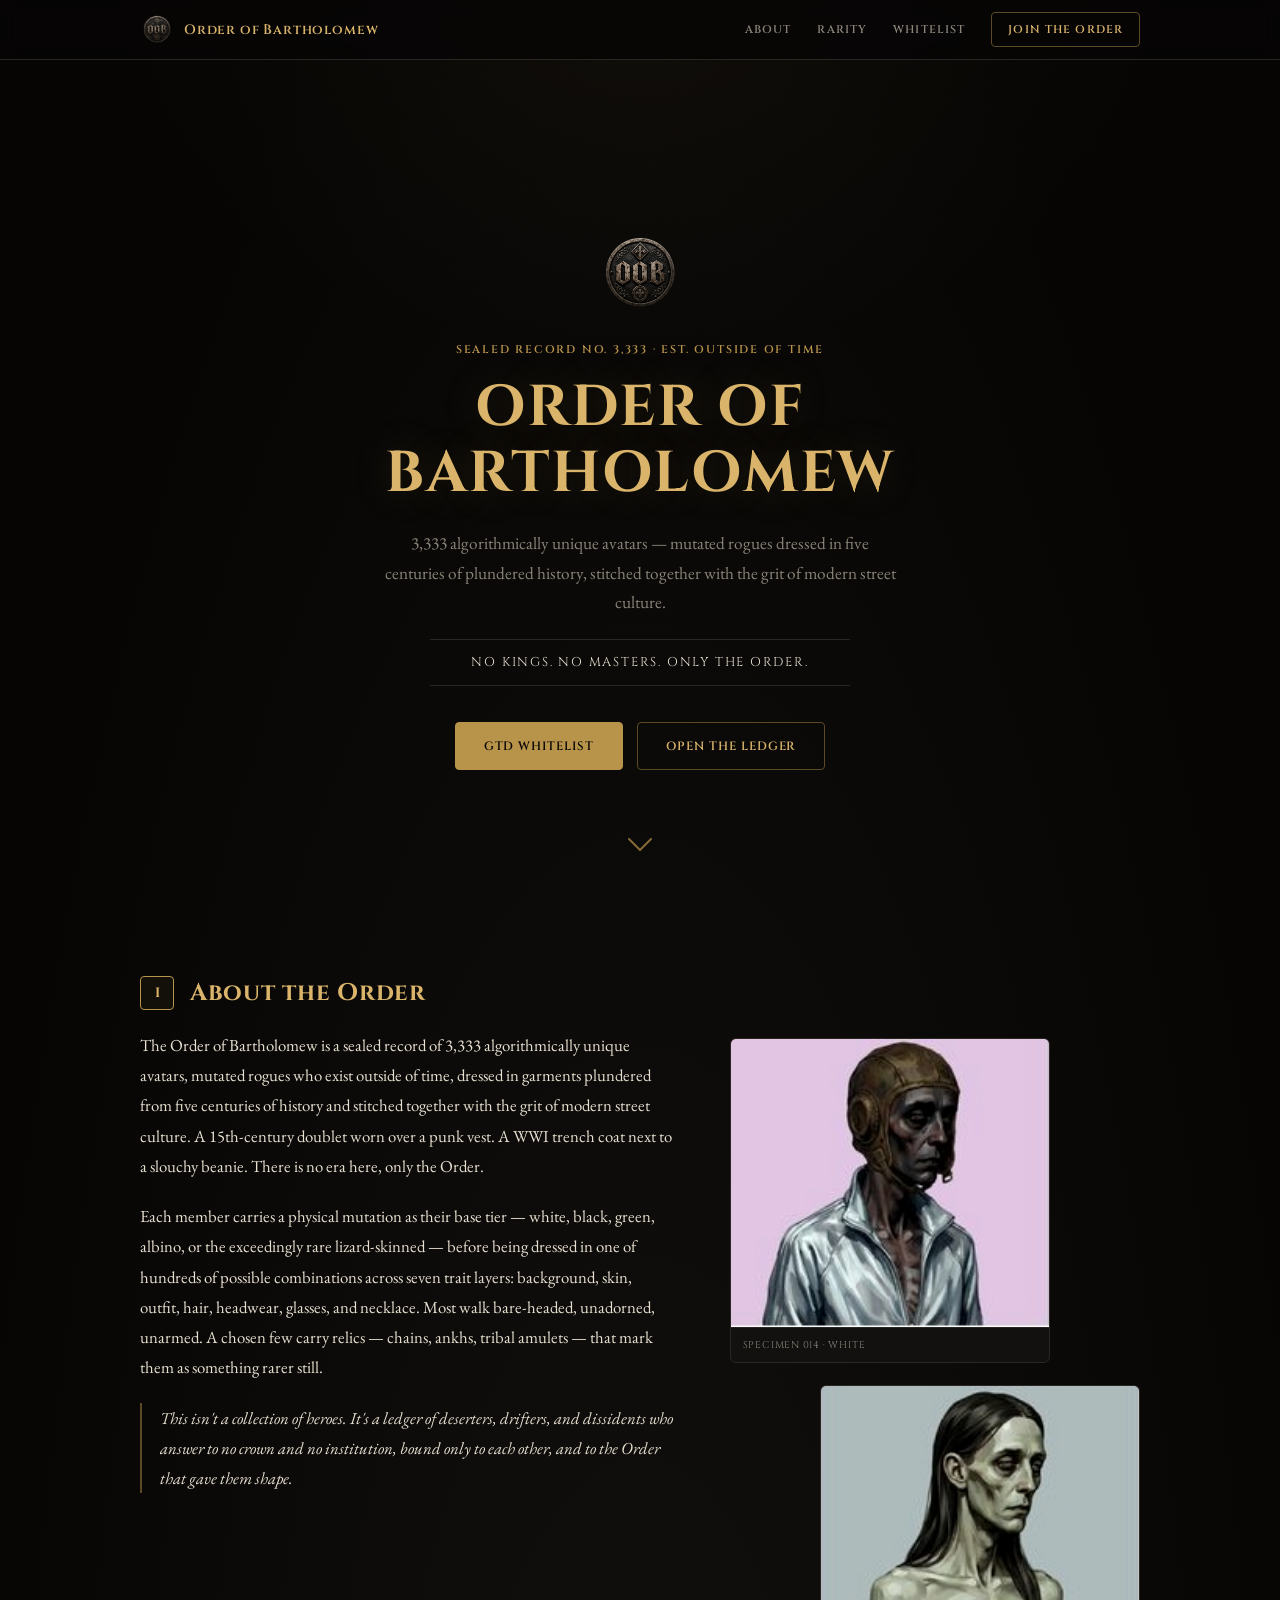
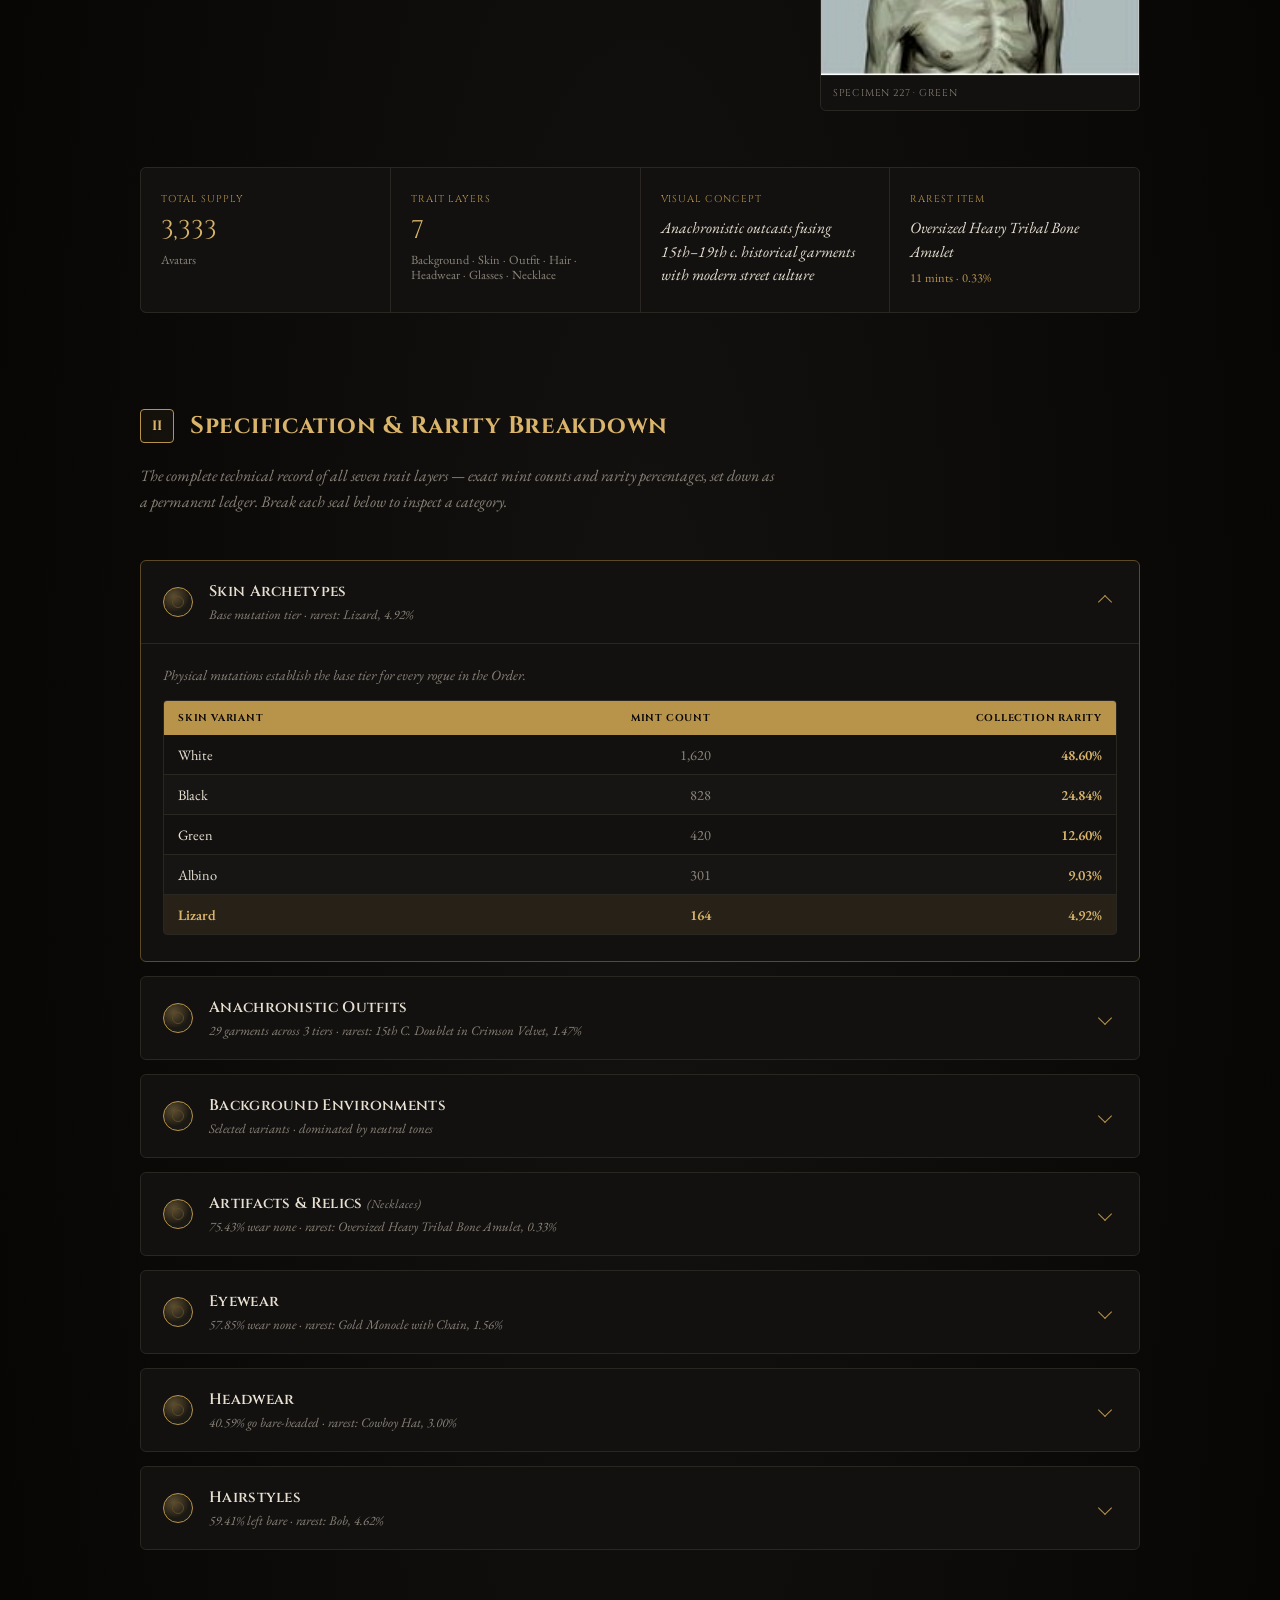
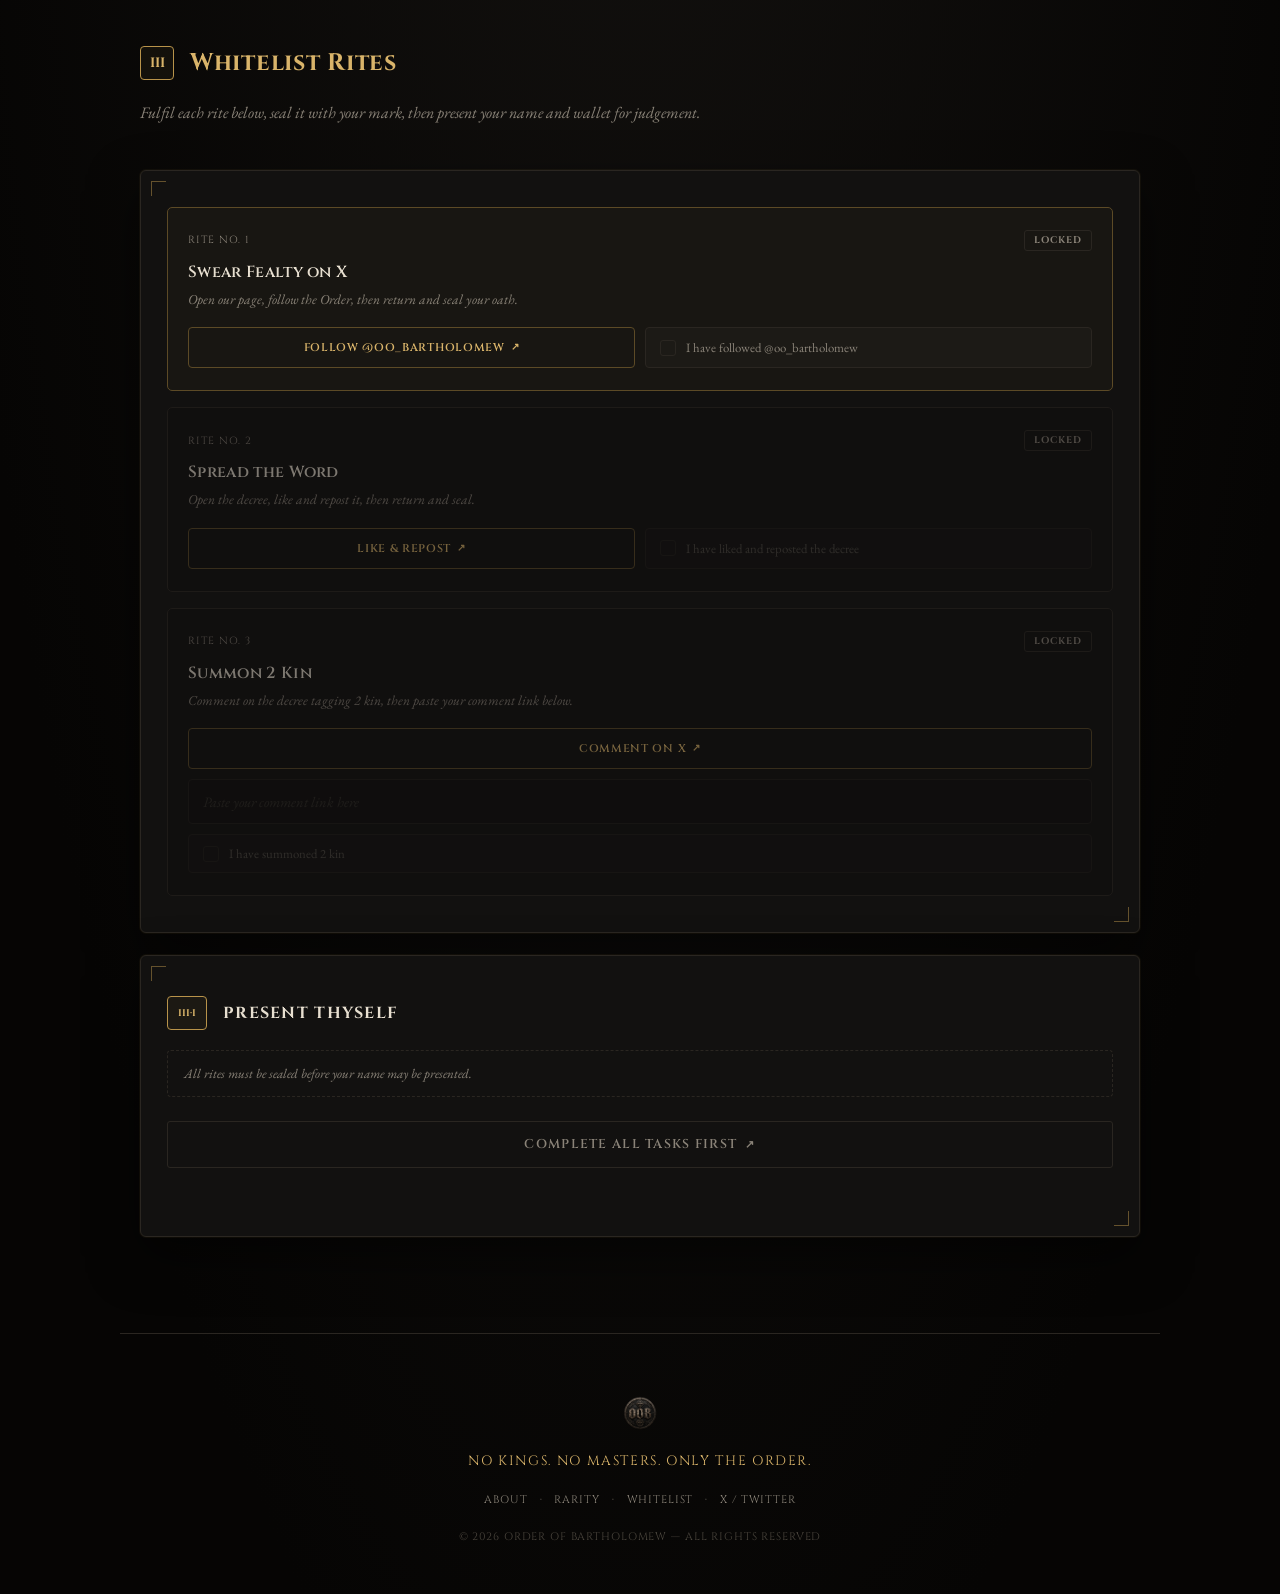
==== commit 8a5871fc: "Update index.html" ====
--- a/index.html
+++ b/index.html
@@ -93,7 +93,7 @@
       <p class="hero-motto">No kings. No masters. Only the Order.</p>
 
       <div class="hero-actions">
-        <a class="btn btn-primary" href="#whitelist">Begin the Rites</a>
+        <a class="btn btn-primary" href="#whitelist">GTD Whitelist</a>
         <a class="btn btn-ghost" href="#rarity">Open the Ledger</a>
       </div>
     </div>
--- a/style.css
+++ b/style.css
@@ -1,39 +1,269 @@
+/* ================================================================
+   ORDER OF BARTHOLOMEW — STYLESHEET
+   Design language: a sealed manuscript / ledger. Carved-stone
+   display type (Cinzel) over hand-set body serif (EB Garamond),
+   aged gold leaf on near-black vellum, corner-bracket framing
+   lifted from illuminated-manuscript page furniture.
+================================================================= */
+
 :root {
+  /* -- surfaces -- */
+  --bg: #070605;
   --bg-panel: #121110;
+  --bg-panel-raised: #17140f;
+  --bg-inset: #0b0a09;
+  --locked-bg: #0f0e0d;
+
+  /* -- gold system -- */
   --gold: #b8934a;
   --gold-bright: #d9b46a;
   --gold-dim: #5c4a26;
+  --gold-wash: rgba(184, 147, 74, 0.06);
+  --gold-wash-strong: rgba(184, 147, 74, 0.12);
+
+  /* -- ink -- */
   --line: #2a2621;
   --text: #e7dfd0;
   --text-muted: #8a8378;
-  --locked-bg: #0f0e0d;
-  --input-bg: #0b0a09;
+  --text-faint: #4a453d;
   --error: #b8452f;
+
+  /* -- rhythm -- */
+  --content-w: 720px;
+  --wide-w: 1040px;
+  --radius: 6px;
+  --radius-sm: 4px;
+
+  color-scheme: dark;
 }
 
 * { box-sizing: border-box; }
+
+html {
+  scroll-behavior: smooth;
+  scroll-padding-top: 84px;
+}
+
+@media (prefers-reduced-motion: reduce) {
+  html { scroll-behavior: auto; }
+  * { animation-duration: 0.001ms !important; animation-iteration-count: 1 !important; transition-duration: 0.001ms !important; }
+}
 
 html, body {
   margin: 0;
   padding: 0;
-  background: radial-gradient(ellipse at center, #141210 0%, #060504 80%);
+  background: var(--bg);
   color: var(--text);
   font-family: 'EB Garamond', serif;
 }
 
-.page {
+body {
+  background:
+    radial-gradient(ellipse 900px 600px at 50% 0%, rgba(184,147,74,0.05) 0%, transparent 60%),
+    radial-gradient(ellipse at center, #141210 0%, #060504 80%);
+}
+
+img { max-width: 100%; display: block; }
+
+a { color: inherit; }
+
+.skip-link {
+  position: absolute;
+  left: -999px;
+  top: auto;
+  background: var(--gold);
+  color: #0a0908;
+  padding: 10px 16px;
+  border-radius: var(--radius-sm);
+  z-index: 200;
+  font-family: 'Cinzel', serif;
+  font-size: 0.8rem;
+  letter-spacing: 0.06em;
+}
+.skip-link:focus {
+  left: 16px;
+  top: 16px;
+}
+
+.sr-only {
+  position: absolute;
+  width: 1px; height: 1px;
+  overflow: hidden;
+  clip: rect(0 0 0 0);
+  white-space: nowrap;
+}
+
+:focus-visible {
+  outline: 2px solid var(--gold-bright);
+  outline-offset: 3px;
+}
+
+/* ================================================================
+   SITE HEADER / NAV
+================================================================= */
+.site-header {
+  position: sticky;
+  top: 0;
+  z-index: 100;
+  background: rgba(7, 6, 5, 0.82);
+  backdrop-filter: blur(10px);
+  -webkit-backdrop-filter: blur(10px);
+  border-bottom: 1px solid var(--line);
+}
+
+.nav-inner {
+  max-width: var(--wide-w);
+  margin: 0 auto;
+  padding: 12px 20px;
+  display: flex;
+  align-items: center;
+  justify-content: space-between;
+  gap: 16px;
+}
+
+.brand {
+  display: flex;
+  align-items: center;
+  gap: 10px;
+  text-decoration: none;
+  flex: none;
+}
+
+.brand-mark { width: 34px; height: 34px; border-radius: 50%; }
+
+.brand-word {
+  font-family: 'Cinzel', serif;
+  font-size: 0.85rem;
+  font-weight: 600;
+  letter-spacing: 0.06em;
+  color: var(--gold-bright);
+  white-space: nowrap;
+}
+
+.primary-nav {
+  display: flex;
+  align-items: center;
+  gap: 26px;
+}
+
+.primary-nav a {
+  font-family: 'Cinzel', serif;
+  font-size: 0.7rem;
+  font-weight: 600;
+  letter-spacing: 0.1em;
+  text-transform: uppercase;
+  text-decoration: none;
+  color: var(--text-muted);
+  transition: color 0.2s ease;
+  white-space: nowrap;
+}
+
+.primary-nav a:hover { color: var(--gold-bright); }
+.primary-nav a.is-active:not(.btn-nav-cta) { color: var(--gold-bright); }
+
+.btn-nav-cta {
+  border: 1px solid var(--gold-dim);
+  border-radius: var(--radius-sm);
+  padding: 9px 16px;
+  color: var(--gold-bright) !important;
+}
+.btn-nav-cta:hover {
+  background: var(--gold);
+  border-color: var(--gold);
+  color: #0a0908 !important;
+}
+
+.nav-toggle {
+  display: none;
+  flex-direction: column;
+  justify-content: center;
+  align-items: center;
+  gap: 5px;
+  width: 40px;
+  height: 40px;
+  background: transparent;
+  border: 1px solid var(--line);
+  border-radius: var(--radius-sm);
+  cursor: pointer;
+}
+.nav-toggle-bar {
+  width: 18px;
+  height: 1.5px;
+  background: var(--gold-bright);
+  display: block;
+  transition: transform 0.25s ease, opacity 0.25s ease;
+}
+.nav-toggle[aria-expanded="true"] .nav-toggle-bar:nth-child(1) { transform: translateY(6.5px) rotate(45deg); }
+.nav-toggle[aria-expanded="true"] .nav-toggle-bar:nth-child(2) { opacity: 0; }
+.nav-toggle[aria-expanded="true"] .nav-toggle-bar:nth-child(3) { transform: translateY(-6.5px) rotate(-45deg); }
+
+/* ================================================================
+   SHARED LAYOUT PRIMITIVES
+================================================================= */
+.section {
+  max-width: var(--wide-w);
+  margin: 0 auto;
+  padding: 96px 20px;
+}
+
+.section + .section { padding-top: 0; }
+
+.section-title {
+  display: flex;
+  align-items: center;
+  gap: 16px;
+  margin-bottom: 20px;
+}
+
+.section-num {
+  width: 34px;
+  height: 34px;
+  display: inline-flex;
+  align-items: center;
+  justify-content: center;
+  border: 1px solid var(--gold);
+  color: var(--gold-bright);
+  font-family: 'Cinzel', serif;
+  font-size: 0.85rem;
+  font-weight: 700;
+  border-radius: var(--radius-sm);
+  background: var(--gold-wash);
+  flex: none;
+}
+
+.section-title h2 {
+  font-family: 'Cinzel', serif;
+  font-size: 1.5rem;
+  font-weight: 700;
+  letter-spacing: 0.03em;
+  margin: 0;
+  color: var(--gold-bright);
+}
+
+.section-title-sub { margin-top: 4px; }
+.section-title-sub .section-num { font-size: 0.6rem; width: 40px; letter-spacing: 0.02em; }
+.section-title-sub h3 {
+  font-family: 'Cinzel', serif;
+  font-size: 1rem;
+  letter-spacing: 0.08em;
+  text-transform: uppercase;
+  margin: 0;
+  color: var(--text);
+}
+
+.section-intro {
+  color: var(--text-muted);
+  font-size: 1rem;
+  font-style: italic;
+  line-height: 1.65;
   max-width: 640px;
-  margin: 0 auto;
-  padding: 32px 16px 64px;
-  display: flex;
-  flex-direction: column;
-  gap: 22px;
+  margin: 0 0 44px;
 }
 
 .card {
   background: var(--bg-panel);
   border: 1px solid var(--line);
-  border-radius: 6px;
+  border-radius: var(--radius);
   box-shadow:
     0 0 0 1px rgba(184,147,74,0.06),
     0 20px 50px rgba(0,0,0,0.5);
@@ -53,79 +283,435 @@
 .card::before { top: 10px; left: 10px; border-right: none; border-bottom: none; }
 .card::after { bottom: 10px; right: 10px; border-left: none; border-top: none; }
 
-/* HEADER */
-header.card { text-align: center; }
-
-.emblem {
-  width: 42px;
-  height: 42px;
-  margin: 0 auto 16px;
-  display: block;
-  opacity: 0.9;
+.card + .card { margin-top: 22px; }
+
+.btn {
+  display: inline-flex;
+  align-items: center;
+  justify-content: center;
+  gap: 8px;
+  padding: 15px 28px;
+  border-radius: var(--radius-sm);
+  font-family: 'Cinzel', serif;
+  font-size: 0.75rem;
+  font-weight: 600;
+  letter-spacing: 0.08em;
+  text-transform: uppercase;
+  text-decoration: none;
+  cursor: pointer;
+  transition: background 0.2s ease, color 0.2s ease, border-color 0.2s ease, transform 0.15s ease;
+}
+.btn:active { transform: translateY(1px); }
+
+.btn-primary {
+  background: var(--gold);
+  border: 1px solid var(--gold);
+  color: #0a0908;
+}
+.btn-primary:hover { background: var(--gold-bright); border-color: var(--gold-bright); }
+
+.btn-ghost {
+  background: transparent;
+  border: 1px solid var(--gold-dim);
+  color: var(--gold-bright);
+}
+.btn-ghost:hover { background: var(--gold-wash-strong); border-color: var(--gold); }
+
+/* ================================================================
+   HERO
+================================================================= */
+.hero {
+  min-height: min(92vh, 820px);
+  display: flex;
+  flex-direction: column;
+  align-items: center;
+  justify-content: center;
+  text-align: center;
+  padding: 120px 20px 60px;
+  position: relative;
+}
+
+.hero-frame { max-width: 620px; position: relative; }
+
+.hero-emblem {
+  width: 88px;
+  height: 88px;
+  margin: 0 auto 24px;
+  animation: emblem-in 0.9s cubic-bezier(0.2, 0.7, 0.2, 1) both;
+}
+
+@keyframes emblem-in {
+  from { opacity: 0; transform: scale(0.85) rotate(-6deg); }
+  to { opacity: 1; transform: scale(1) rotate(0deg); }
 }
 
 .eyebrow {
   color: var(--gold);
   font-family: 'Cinzel', serif;
-  font-size: 0.68rem;
+  font-size: 0.7rem;
   font-weight: 600;
+  letter-spacing: 0.16em;
+  text-transform: uppercase;
+  margin: 0 0 18px;
+}
+
+.hero h1 {
+  font-family: 'Cinzel', serif;
+  color: var(--gold-bright);
+  font-size: clamp(2.1rem, 6vw, 3.6rem);
+  font-weight: 700;
+  letter-spacing: 0.03em;
+  text-transform: uppercase;
+  margin: 0 0 22px;
+  line-height: 1.15;
+  text-shadow: 0 0 40px rgba(184,147,74,0.18);
+}
+
+.hero-lede {
+  color: var(--text-muted);
+  font-size: 1.08rem;
+  line-height: 1.7;
+  max-width: 520px;
+  margin: 0 auto 22px;
+}
+
+.hero-motto {
+  font-family: 'Cinzel', serif;
+  font-size: 0.8rem;
   letter-spacing: 0.14em;
   text-transform: uppercase;
-  margin: 0 0 10px;
-}
-
-h1 {
-  font-family: 'Cinzel', serif;
+  color: var(--text);
+  border-top: 1px solid var(--line);
+  border-bottom: 1px solid var(--line);
+  padding: 14px 0;
+  margin: 0 auto 36px;
+  max-width: 420px;
+}
+
+.hero-actions {
+  display: flex;
+  gap: 14px;
+  justify-content: center;
+  flex-wrap: wrap;
+}
+
+.scroll-cue {
+  position: absolute;
+  bottom: 28px;
+  left: 50%;
+  transform: translateX(-50%);
+  color: var(--gold);
+  opacity: 0.7;
+  animation: bob 2.4s ease-in-out infinite;
+  display: inline-flex;
+}
+.scroll-cue:hover { opacity: 1; }
+
+@keyframes bob {
+  0%, 100% { transform: translate(-50%, 0); }
+  50% { transform: translate(-50%, 8px); }
+}
+
+/* ================================================================
+   ABOUT
+================================================================= */
+.about-grid {
+  display: grid;
+  grid-template-columns: 1.3fr 1fr;
+  gap: 56px;
+  align-items: start;
+  margin-bottom: 56px;
+}
+
+.about-copy p {
+  font-size: 1.05rem;
+  line-height: 1.8;
+  color: var(--text);
+  margin: 0 0 20px;
+}
+
+.about-closing {
+  font-style: italic;
   color: var(--gold-bright);
-  font-size: 1.7rem;
-  font-weight: 700;
-  letter-spacing: 0.05em;
-  text-transform: uppercase;
-  margin: 0 0 16px;
-}
-
-.lede {
-  color: var(--text-muted);
-  font-size: 0.95rem;
+  border-left: 2px solid var(--gold-dim);
+  padding-left: 18px;
+}
+
+.about-specimens {
+  display: flex;
+  flex-direction: column;
+  gap: 22px;
+  padding-top: 8px;
+}
+
+.specimen {
+  margin: 0;
+  border: 1px solid var(--line);
+  background: var(--bg-panel);
+  border-radius: var(--radius);
+  overflow: hidden;
+  width: 78%;
+}
+
+.specimen-offset { align-self: flex-end; }
+
+.specimen img {
+  width: 100%;
+  aspect-ratio: 204 / 185;
+  object-fit: cover;
+  filter: saturate(0.9) contrast(1.05);
+}
+
+.specimen figcaption {
+  font-family: 'Cinzel', serif;
+  font-size: 0.62rem;
+  letter-spacing: 0.08em;
+  text-transform: uppercase;
+  color: var(--text-muted);
+  padding: 10px 12px;
+  border-top: 1px solid var(--line);
+}
+
+/* stat strip */
+.stat-strip {
+  display: grid;
+  grid-template-columns: repeat(4, 1fr);
+  gap: 1px;
+  background: var(--line);
+  border: 1px solid var(--line);
+  border-radius: var(--radius);
+  overflow: hidden;
+  margin: 0;
+}
+
+.stat {
+  background: var(--bg-panel);
+  padding: 24px 20px;
+}
+
+.stat dt {
+  font-family: 'Cinzel', serif;
+  font-size: 0.62rem;
+  letter-spacing: 0.1em;
+  text-transform: uppercase;
+  color: var(--gold);
+  margin-bottom: 10px;
+}
+
+.stat dd {
+  margin: 0;
+  font-size: 1.6rem;
+  color: var(--gold-bright);
+  font-family: 'Cinzel', serif;
+  line-height: 1.2;
+}
+
+.stat dd span {
+  display: block;
+  font-family: 'EB Garamond', serif;
+  font-size: 0.78rem;
+  color: var(--text-muted);
+  font-weight: 400;
+  margin-top: 6px;
+  text-transform: none;
+  letter-spacing: 0;
+}
+
+.stat dd.stat-text {
+  font-family: 'EB Garamond', serif;
+  font-size: 0.98rem;
+  color: var(--text);
   font-style: italic;
-  line-height: 1.6;
-  max-width: 420px;
-  margin: 0 auto;
-}
-
-/* SECTION TITLE */
-.section-title {
-  display: flex;
-  align-items: center;
+  line-height: 1.5;
+}
+.stat dd.stat-text span {
+  font-style: normal;
+  color: var(--gold);
+}
+
+/* ================================================================
+   RARITY LEDGER  (accordion / "dossier" cards)
+================================================================= */
+.ledger {
+  display: flex;
+  flex-direction: column;
   gap: 14px;
-  margin-bottom: 24px;
-}
-
-.section-num {
+}
+
+.dossier {
+  background: var(--bg-panel);
+  border: 1px solid var(--line);
+  border-radius: var(--radius);
+  overflow: hidden;
+}
+
+.dossier[open] { border-color: var(--gold-dim); }
+
+.dossier summary {
+  list-style: none;
+  cursor: pointer;
+  display: flex;
+  align-items: center;
+  gap: 16px;
+  padding: 20px 22px;
+  transition: background 0.2s ease;
+}
+.dossier summary::-webkit-details-marker { display: none; }
+.dossier summary:hover { background: rgba(184,147,74,0.04); }
+.dossier summary:focus-visible { outline-offset: -3px; }
+
+.dossier-seal {
+  flex: none;
   width: 30px;
   height: 30px;
-  display: inline-flex;
-  align-items: center;
-  justify-content: center;
+  border-radius: 50%;
   border: 1px solid var(--gold);
-  color: var(--gold-bright);
-  font-family: 'Cinzel', serif;
-  font-size: 0.85rem;
-  font-weight: 700;
-  border-radius: 3px;
-  background: rgba(184,147,74,0.06);
-}
-
-.section-title h2 {
-  font-family: 'Cinzel', serif;
-  font-size: 0.85rem;
-  letter-spacing: 0.14em;
-  text-transform: uppercase;
-  margin: 0;
+  background:
+    radial-gradient(circle at 35% 30%, rgba(217,180,106,0.35), transparent 60%),
+    var(--gold-wash);
+  position: relative;
+}
+.dossier-seal::before {
+  content: "";
+  position: absolute;
+  inset: 8px;
+  border: 1px solid var(--gold-dim);
+  border-radius: 50%;
+}
+
+.dossier-heading {
+  flex: 1;
+  min-width: 0;
+  display: flex;
+  flex-direction: column;
+  gap: 4px;
+}
+
+.dossier-name {
+  font-family: 'Cinzel', serif;
+  font-size: 0.95rem;
+  font-weight: 600;
+  letter-spacing: 0.02em;
   color: var(--text);
 }
-
-/* TASK CARDS */
+.dossier-name small {
+  font-family: 'EB Garamond', serif;
+  font-style: italic;
+  font-weight: 400;
+  color: var(--text-muted);
+  font-size: 0.8em;
+}
+
+.dossier-meta {
+  font-size: 0.82rem;
+  color: var(--text-muted);
+  font-style: italic;
+}
+
+.dossier-chevron {
+  flex: none;
+  width: 24px;
+  height: 24px;
+  position: relative;
+}
+.dossier-chevron::before {
+  content: "";
+  position: absolute;
+  inset: 0;
+  margin: auto;
+  width: 9px;
+  height: 9px;
+  border-right: 1.5px solid var(--gold);
+  border-bottom: 1.5px solid var(--gold);
+  transform: rotate(45deg);
+  transition: transform 0.25s ease;
+}
+.dossier[open] .dossier-chevron::before {
+  transform: rotate(-135deg);
+}
+
+.dossier-body {
+  padding: 4px 22px 26px;
+  border-top: 1px solid var(--line);
+}
+
+.dossier-note {
+  color: var(--text-muted);
+  font-style: italic;
+  font-size: 0.88rem;
+  margin: 18px 0 16px;
+}
+
+.tier-label {
+  display: flex;
+  align-items: baseline;
+  justify-content: space-between;
+  gap: 10px;
+  margin: 24px 0 10px;
+  padding-bottom: 6px;
+  border-bottom: 1px solid var(--line);
+}
+.tier-label:first-of-type { margin-top: 18px; }
+.tier-label span {
+  font-family: 'Cinzel', serif;
+  font-size: 0.72rem;
+  letter-spacing: 0.08em;
+  text-transform: uppercase;
+  color: var(--gold);
+}
+.tier-label em {
+  font-style: italic;
+  font-size: 0.75rem;
+  color: var(--text-faint);
+}
+
+.table-scroll {
+  overflow-x: auto;
+  border: 1px solid var(--line);
+  border-radius: var(--radius-sm);
+  scrollbar-width: thin;
+  scrollbar-color: var(--gold-dim) transparent;
+}
+.table-scroll::-webkit-scrollbar { height: 6px; }
+.table-scroll::-webkit-scrollbar-thumb { background: var(--gold-dim); border-radius: 3px; }
+
+table {
+  width: 100%;
+  border-collapse: collapse;
+  min-width: 420px;
+  font-size: 0.9rem;
+}
+
+thead th {
+  text-align: left;
+  font-family: 'Cinzel', serif;
+  font-size: 0.62rem;
+  letter-spacing: 0.08em;
+  text-transform: uppercase;
+  color: #0a0908;
+  background: var(--gold);
+  padding: 10px 14px;
+}
+thead th:last-child, thead th:nth-child(2) { text-align: right; }
+
+tbody td {
+  padding: 10px 14px;
+  border-bottom: 1px solid var(--line);
+  color: var(--text);
+}
+tbody tr:last-child td { border-bottom: none; }
+tbody tr:nth-child(even) { background: rgba(255,255,255,0.015); }
+tbody td:last-child, tbody td:nth-child(2) { text-align: right; font-variant-numeric: tabular-nums; }
+tbody td:last-child { color: var(--gold-bright); font-weight: 600; }
+tbody td:nth-child(2) { color: var(--text-muted); }
+
+tr.rare-row { background: var(--gold-wash-strong) !important; }
+tr.rare-row td { color: var(--gold-bright); font-weight: 600; }
+tr.rare-row td:last-child { color: var(--gold-bright); }
+
+/* ================================================================
+   WHITELIST — RITES (task cards, mostly ported from prior build)
+================================================================= */
 .task {
   position: relative;
   border: 1px solid var(--line);
@@ -135,19 +721,16 @@
   margin-bottom: 16px;
   transition: border-color 0.25s ease, background 0.25s ease;
 }
-
 .task:last-child { margin-bottom: 0; }
 
 .task[data-state="active"] {
   border-color: var(--gold-dim);
   background: rgba(184, 147, 74, 0.04);
 }
-
 .task[data-state="done"] {
   border-color: var(--gold);
   background: rgba(184, 147, 74, 0.07);
 }
-
 .task[data-state="locked"] { opacity: 0.5; }
 
 .task-head {
@@ -177,14 +760,13 @@
   color: var(--text-muted);
   background: transparent;
 }
-
 .badge.verified {
   color: #0a0908;
   background: var(--gold);
   border-color: var(--gold);
 }
 
-h3 {
+.task h3 {
   font-family: 'Cinzel', serif;
   font-size: 1rem;
   font-weight: 600;
@@ -206,12 +788,7 @@
   grid-template-columns: 1fr 1fr;
   gap: 10px;
 }
-
-.task-row-column {
-  display: flex;
-  flex-direction: column;
-  gap: 10px;
-}
+.task-row-column { display: flex; flex-direction: column; gap: 10px; }
 
 .btn-link {
   display: flex;
@@ -232,11 +809,8 @@
   cursor: pointer;
   transition: background 0.2s ease, color 0.2s ease;
 }
-
 .btn-link:hover { background: rgba(184, 147, 74, 0.1); }
-
 .btn-link-full { width: 100%; }
-
 .ext { font-size: 0.85em; }
 
 .confirm-btn {
@@ -254,11 +828,7 @@
   text-align: left;
   transition: border-color 0.2s ease, color 0.2s ease, background 0.2s ease;
 }
-
-.confirm-btn:disabled {
-  cursor: not-allowed;
-  opacity: 0.5;
-}
+.confirm-btn:disabled { cursor: not-allowed; opacity: 0.5; }
 
 .confirm-icon {
   width: 16px;
@@ -268,25 +838,17 @@
   border-radius: 3px;
   position: relative;
 }
-
 .confirm-btn.checked {
   border-color: var(--gold);
   background: rgba(184, 147, 74, 0.08);
   color: var(--gold-bright);
 }
-
-.confirm-btn.checked .confirm-icon {
-  background: var(--gold);
-  border-color: var(--gold);
-}
-
+.confirm-btn.checked .confirm-icon { background: var(--gold); border-color: var(--gold); }
 .confirm-btn.checked .confirm-icon::after {
   content: "";
   position: absolute;
-  left: 4px;
-  top: 1px;
-  width: 4px;
-  height: 8px;
+  left: 4px; top: 1px;
+  width: 4px; height: 8px;
   border: solid #0a0908;
   border-width: 0 2px 2px 0;
   transform: rotate(45deg);
@@ -294,7 +856,7 @@
 
 .text-input {
   width: 100%;
-  background: var(--input-bg);
+  background: var(--input-bg, var(--bg-inset));
   border: 1px solid var(--line);
   border-radius: 4px;
   padding: 12px 14px;
@@ -303,18 +865,11 @@
   font-size: 0.9rem;
   outline: none;
 }
-
-.text-input::placeholder { color: #4a453d; font-style: italic; }
-
+.text-input::placeholder { color: var(--text-faint); font-style: italic; }
 .text-input:focus { border-color: var(--gold-dim); }
-
 .text-input:disabled { cursor: not-allowed; opacity: 0.5; }
 
-@media (max-width: 480px) {
-  .task-row { grid-template-columns: 1fr; }
-}
-
-/* SECTION 02 — IDENTIFICATION */
+/* Present Thyself */
 .lock-notice {
   border: 1px dashed var(--line);
   border-radius: 4px;
@@ -322,7 +877,7 @@
   color: var(--text-muted);
   font-size: 0.82rem;
   font-style: italic;
-  margin-bottom: 24px;
+  margin: 20px 0 24px;
 }
 
 .id-fields[data-locked="false"] .lock-notice { display: none; }
@@ -343,7 +898,7 @@
 
 .field input {
   width: 100%;
-  background: var(--input-bg);
+  background: var(--bg-inset);
   border: 1px solid var(--line);
   border-radius: 3px;
   padding: 12px 14px;
@@ -352,9 +907,7 @@
   font-size: 1rem;
   outline: none;
 }
-
-.field input::placeholder { color: #4a453d; font-style: italic; }
-
+.field input::placeholder { color: var(--text-faint); font-style: italic; }
 .field input:focus { border-color: var(--gold); }
 
 .fine-print {
@@ -383,17 +936,8 @@
   gap: 8px;
   transition: background 0.25s ease, color 0.25s ease, border-color 0.25s ease;
 }
-
-#submit-btn:not(:disabled) {
-  border-color: var(--gold);
-  color: var(--gold-bright);
-  cursor: pointer;
-}
-
-#submit-btn:not(:disabled):hover {
-  background: var(--gold);
-  color: #0a0908;
-}
+#submit-btn:not(:disabled) { border-color: var(--gold); color: var(--gold-bright); cursor: pointer; }
+#submit-btn:not(:disabled):hover { background: var(--gold); color: #0a0908; }
 
 .form-status {
   text-align: center;
@@ -401,16 +945,106 @@
   margin: 16px 0 0;
   min-height: 1.2em;
 }
-
 .form-status.error { color: var(--error); }
 .form-status.success { color: var(--gold-bright); }
 
+/* ================================================================
+   FOOTER
+================================================================= */
+.site-footer {
+  max-width: var(--wide-w);
+  margin: 0 auto;
+  padding: 60px 20px 50px;
+  text-align: center;
+  border-top: 1px solid var(--line);
+}
+
+.footer-mark {
+  width: 40px;
+  height: 40px;
+  margin: 0 auto 18px;
+  opacity: 0.9;
+}
+
+.footer-motto {
+  font-family: 'Cinzel', serif;
+  font-size: 0.85rem;
+  letter-spacing: 0.12em;
+  text-transform: uppercase;
+  color: var(--gold-bright);
+  margin: 0 0 22px;
+}
+
+.footer-nav {
+  display: flex;
+  align-items: center;
+  justify-content: center;
+  gap: 12px;
+  flex-wrap: wrap;
+  font-family: 'Cinzel', serif;
+  font-size: 0.68rem;
+  letter-spacing: 0.08em;
+  text-transform: uppercase;
+  color: var(--text-muted);
+  margin-bottom: 22px;
+}
+.footer-nav a { text-decoration: none; color: var(--text-muted); transition: color 0.2s ease; }
+.footer-nav a:hover { color: var(--gold-bright); }
+
 .footnote {
-  text-align: center;
-  font-family: 'Cinzel', serif;
-  font-size: 0.7rem;
-  letter-spacing: 0.1em;
-  text-transform: uppercase;
-  color: var(--text-muted);
-  padding-top: 4px;
-}
+  font-family: 'Cinzel', serif;
+  font-size: 0.68rem;
+  letter-spacing: 0.08em;
+  text-transform: uppercase;
+  color: var(--text-faint);
+  margin: 0;
+}
+
+/* ================================================================
+   RESPONSIVE
+================================================================= */
+@media (max-width: 860px) {
+  .about-grid { grid-template-columns: 1fr; gap: 40px; }
+  .about-specimens { flex-direction: row; }
+  .specimen { width: 48%; }
+  .stat-strip { grid-template-columns: repeat(2, 1fr); }
+}
+
+@media (max-width: 720px) {
+  .nav-toggle { display: inline-flex; }
+
+  .primary-nav {
+    position: absolute;
+    top: 100%;
+    left: 0;
+    right: 0;
+    background: rgba(7,6,5,0.98);
+    border-bottom: 1px solid var(--line);
+    flex-direction: column;
+    align-items: stretch;
+    gap: 0;
+    padding: 8px 20px 18px;
+    display: none;
+  }
+  .primary-nav.open { display: flex; }
+  .primary-nav a {
+    padding: 14px 4px;
+    border-bottom: 1px solid var(--line);
+    text-align: left;
+  }
+  .primary-nav a:last-child { border-bottom: none; margin-top: 10px; text-align: center; }
+  .btn-nav-cta { padding: 12px 16px; }
+
+  .section { padding: 64px 18px; }
+  .hero { padding-top: 96px; }
+
+  .task-row { grid-template-columns: 1fr; }
+}
+
+@media (max-width: 560px) {
+  .stat-strip { grid-template-columns: 1fr; }
+  .about-specimens { flex-direction: column; }
+  .specimen, .specimen-offset { width: 100%; align-self: auto; }
+  .dossier summary { align-items: flex-start; }
+  .dossier-seal { margin-top: 2px; }
+}
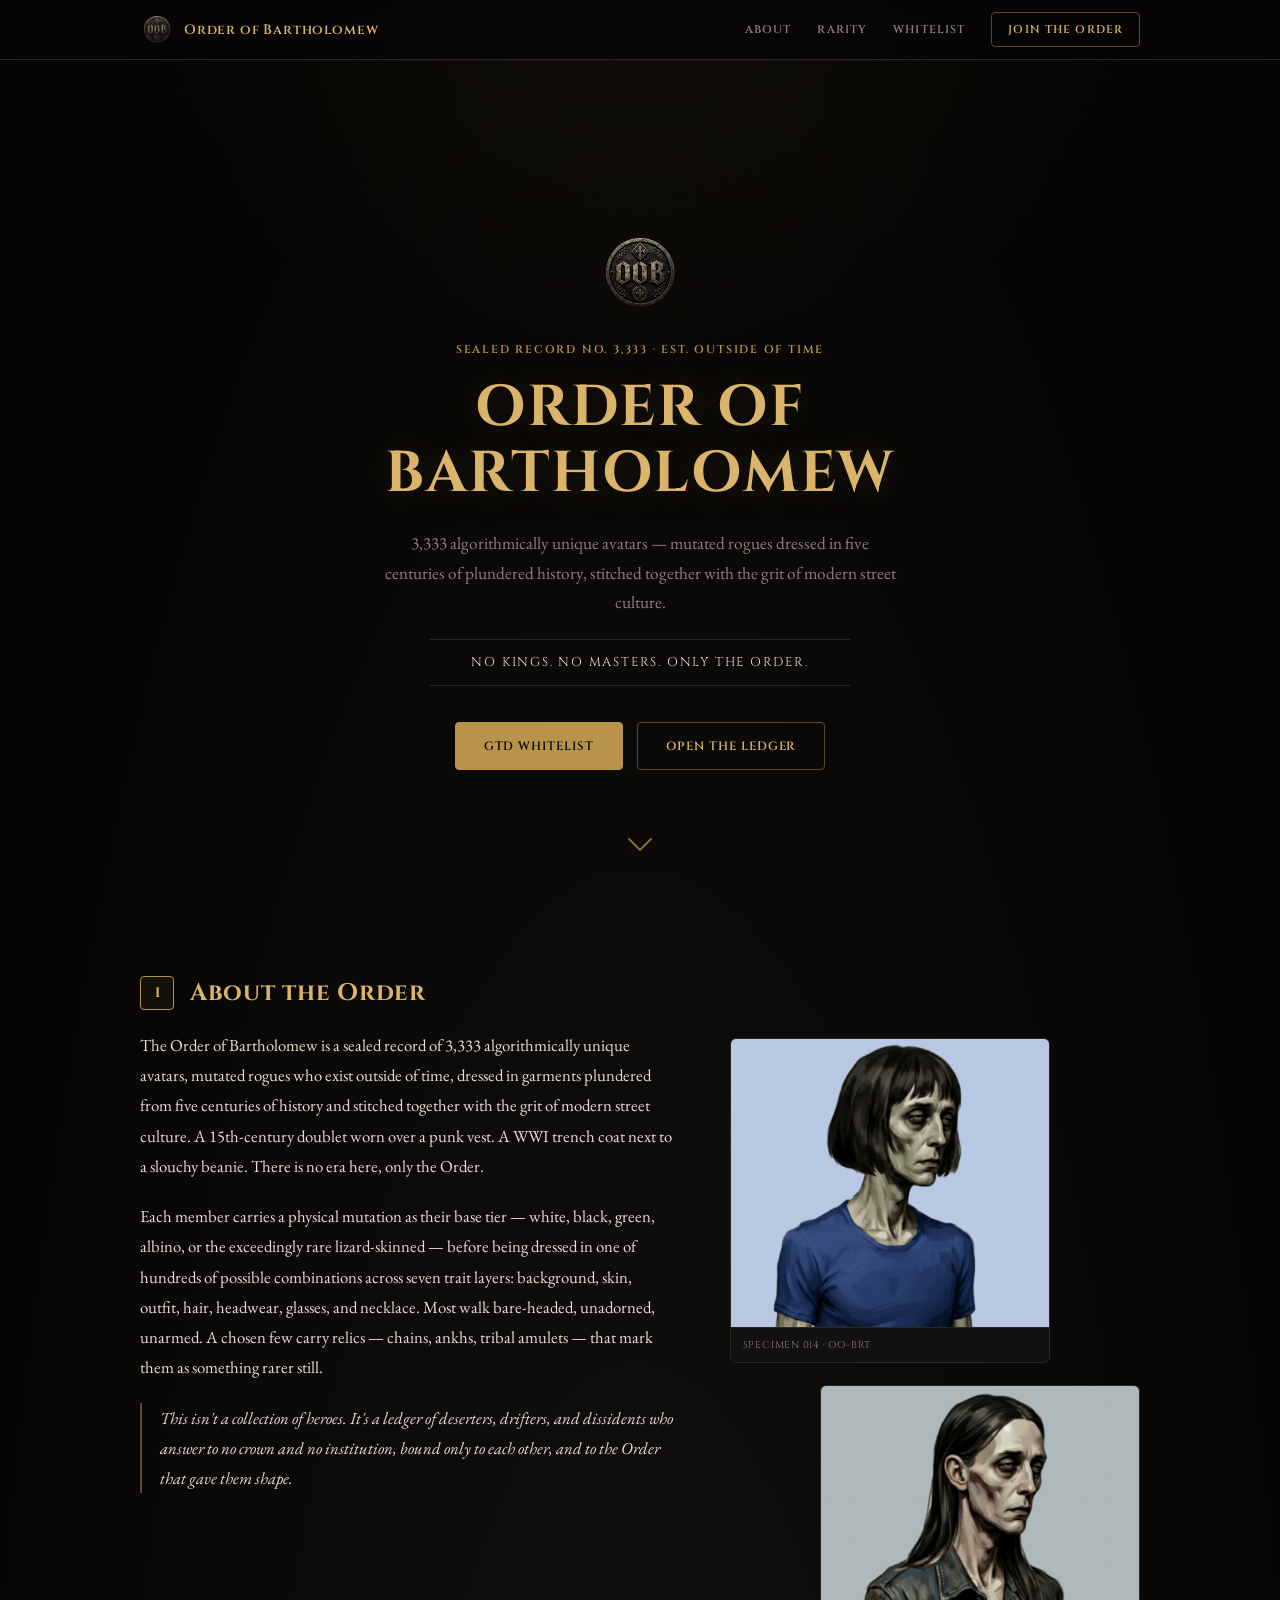
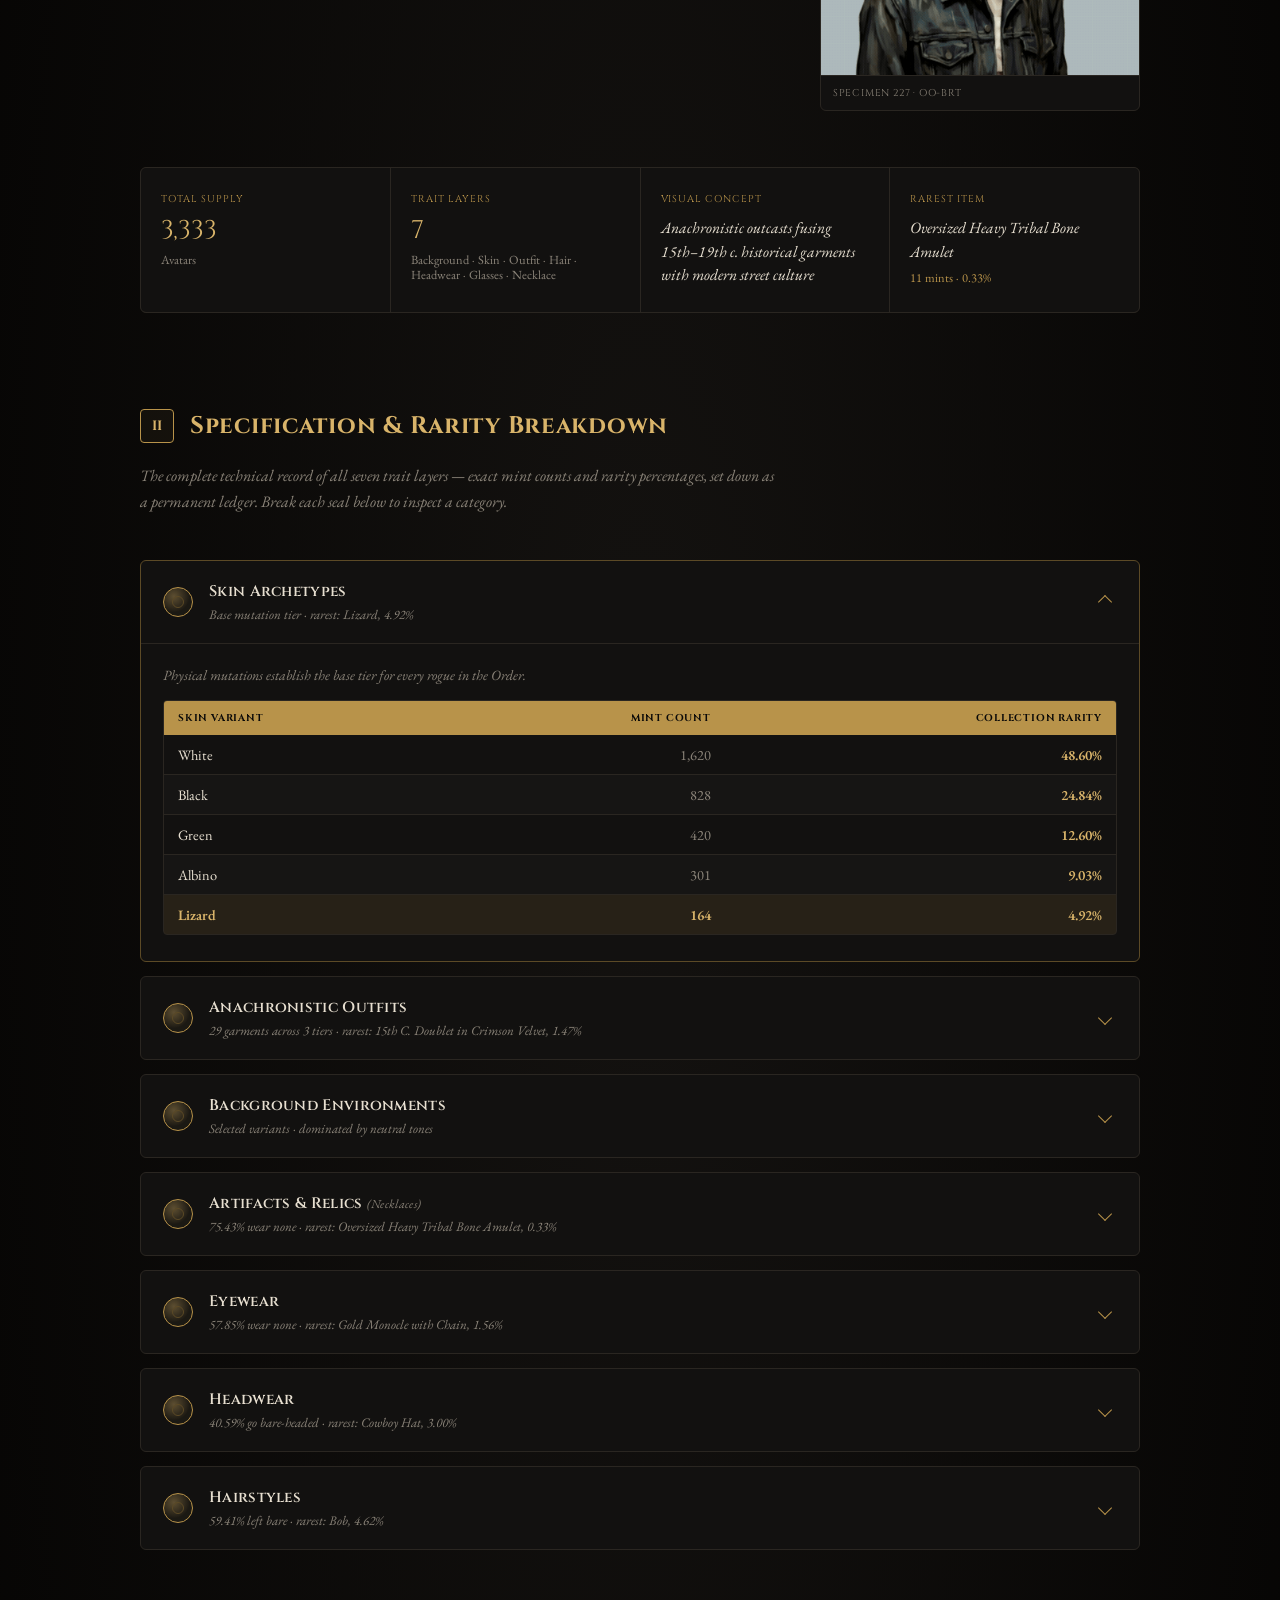
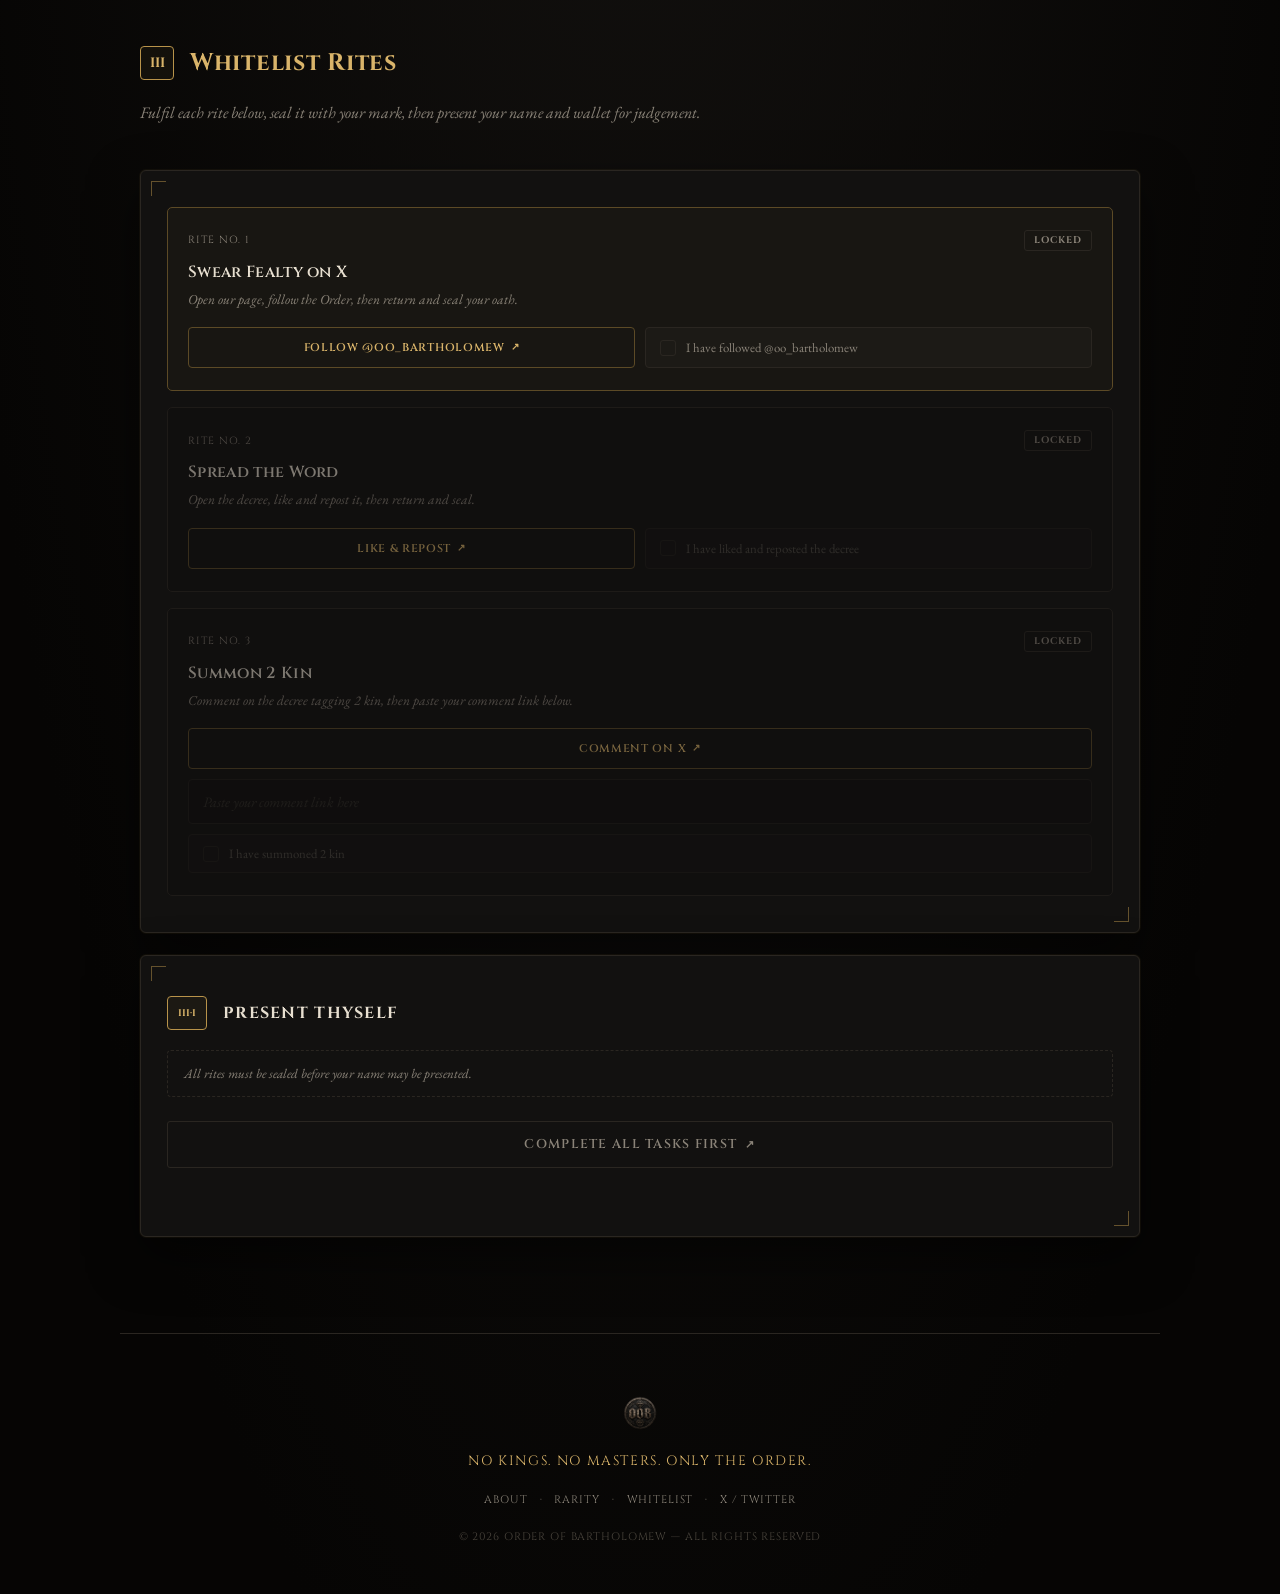
==== commit a7b6643f: "Replace specimen images with GIFs and update captions" ====
--- a/index.html
+++ b/index.html
@@ -142,12 +142,12 @@
 
       <div class="about-specimens" role="group" aria-label="Sample mutation specimens">
         <figure class="specimen">
-          <img src="assets/specimen-01.jpg" alt="Order member with white mutation skin, wearing an aviator leather helmet and silver bomber jacket, pink background" loading="lazy">
-          <figcaption>Specimen 014 &middot; White</figcaption>
+          <img src="assets/specimen-01.gif" alt="Order member with white mutation skin, wearing an aviator leather helmet and silver bomber jacket, pink background" loading="lazy">
+          <figcaption>Specimen 014 &middot; OO-BRT</figcaption>
         </figure>
         <figure class="specimen specimen-offset">
-          <img src="assets/specimen-02.jpg" alt="Order member with green mutation skin, bare-headed with long dark hair, grey background" loading="lazy">
-          <figcaption>Specimen 227 &middot; Green</figcaption>
+          <img src="assets/specimen-02.gif" alt="Order member with green mutation skin, bare-headed with long dark hair, grey background" loading="lazy">
+          <figcaption>Specimen 227 &middot; OO-BRT</figcaption>
         </figure>
       </div>
     </div>
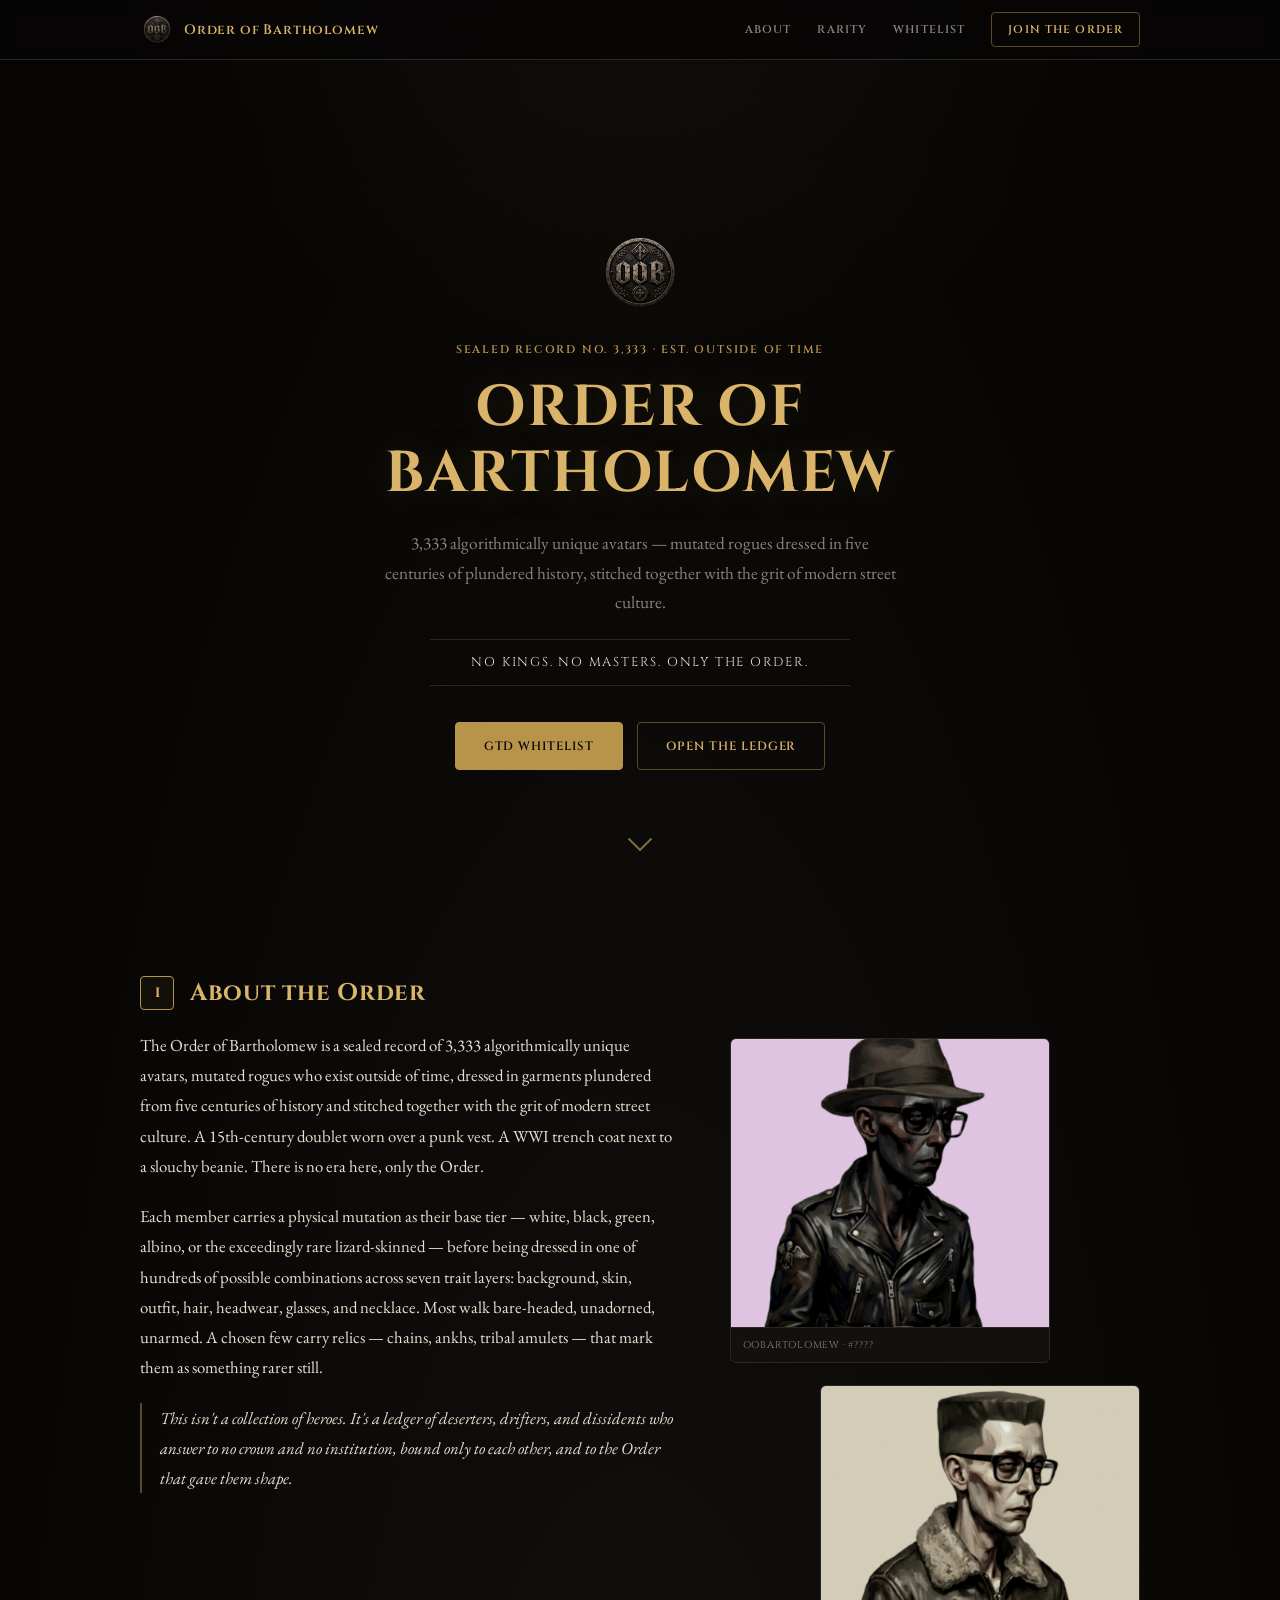
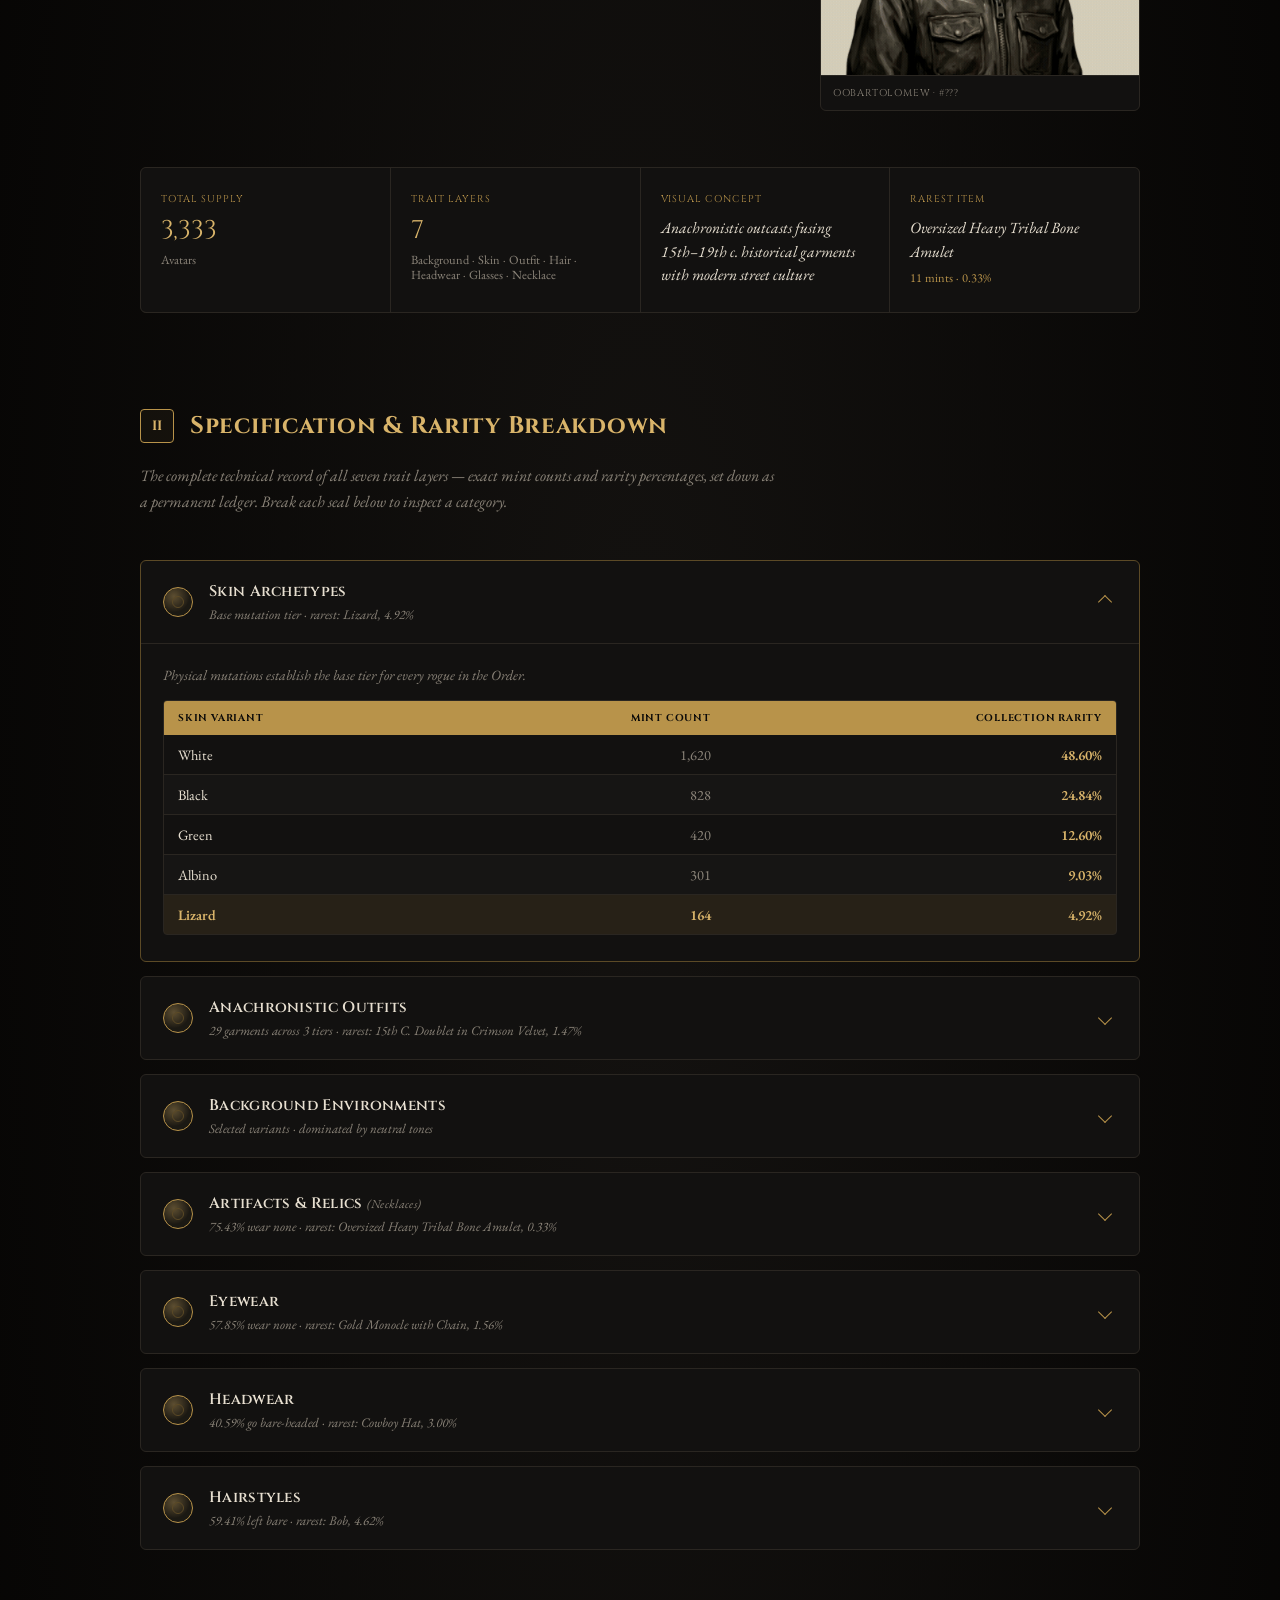
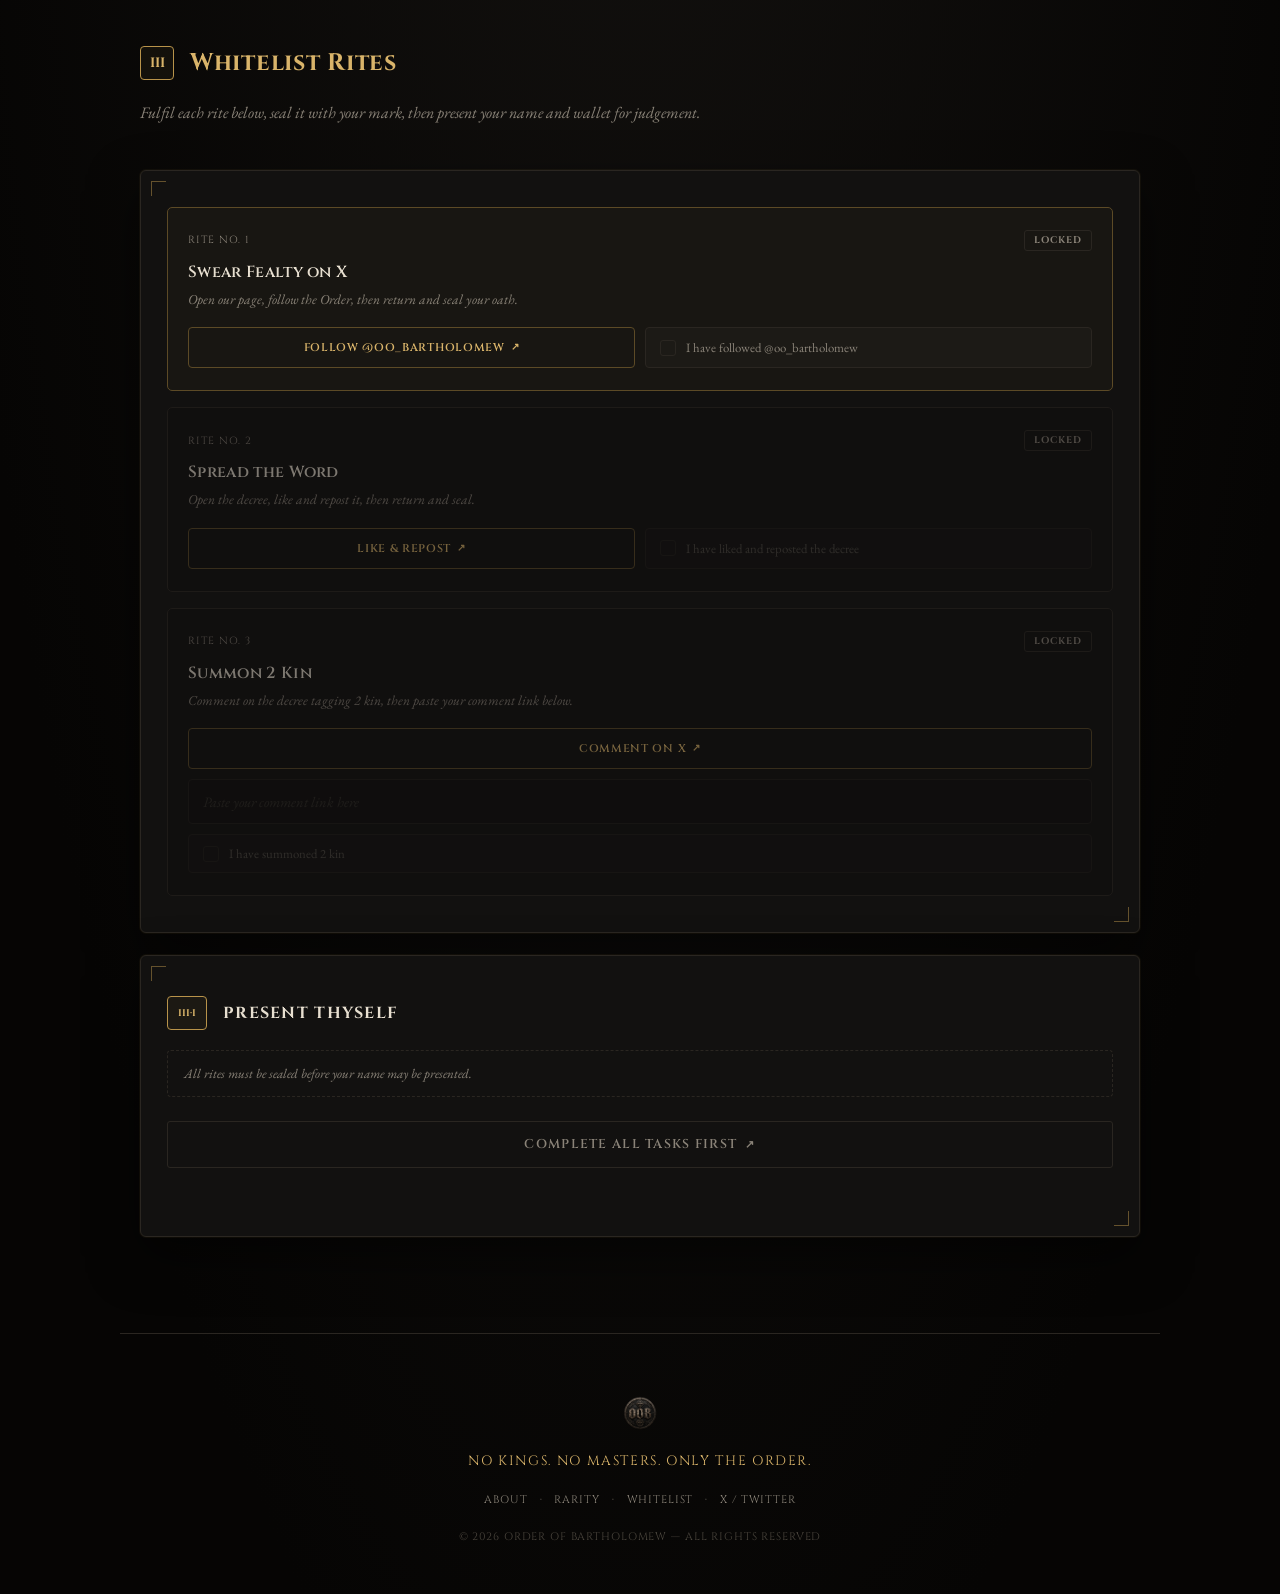
==== commit 06a8dfca: "Revise specimen figcaptions for clarity" ====
--- a/index.html
+++ b/index.html
@@ -143,11 +143,11 @@
       <div class="about-specimens" role="group" aria-label="Sample mutation specimens">
         <figure class="specimen">
           <img src="assets/specimen-01.gif" alt="Order member with white mutation skin, wearing an aviator leather helmet and silver bomber jacket, pink background" loading="lazy">
-          <figcaption>Specimen 014 &middot; OO-BRT</figcaption>
+          <figcaption>OOBartolomew &middot; #????</figcaption>
         </figure>
         <figure class="specimen specimen-offset">
           <img src="assets/specimen-02.gif" alt="Order member with green mutation skin, bare-headed with long dark hair, grey background" loading="lazy">
-          <figcaption>Specimen 227 &middot; OO-BRT</figcaption>
+          <figcaption>OOBartolomew &middot; #???</figcaption>
         </figure>
       </div>
     </div>
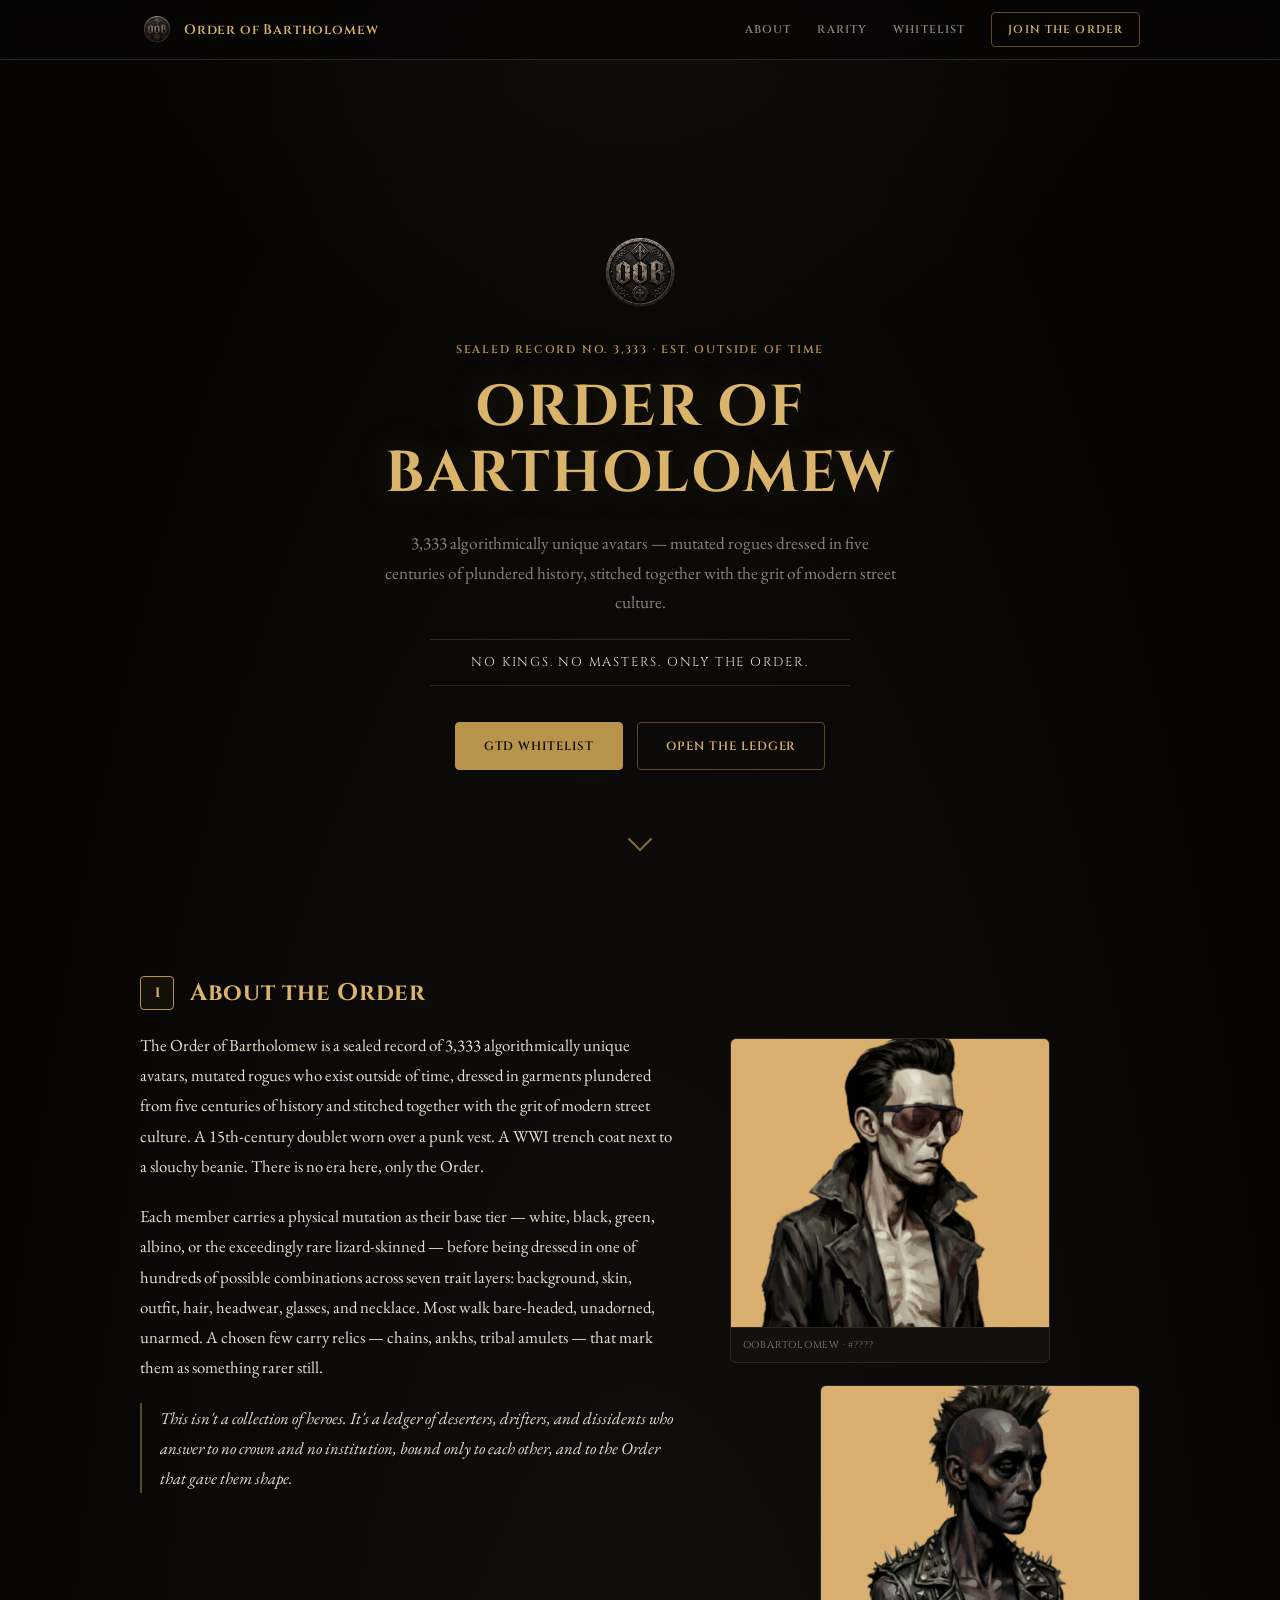
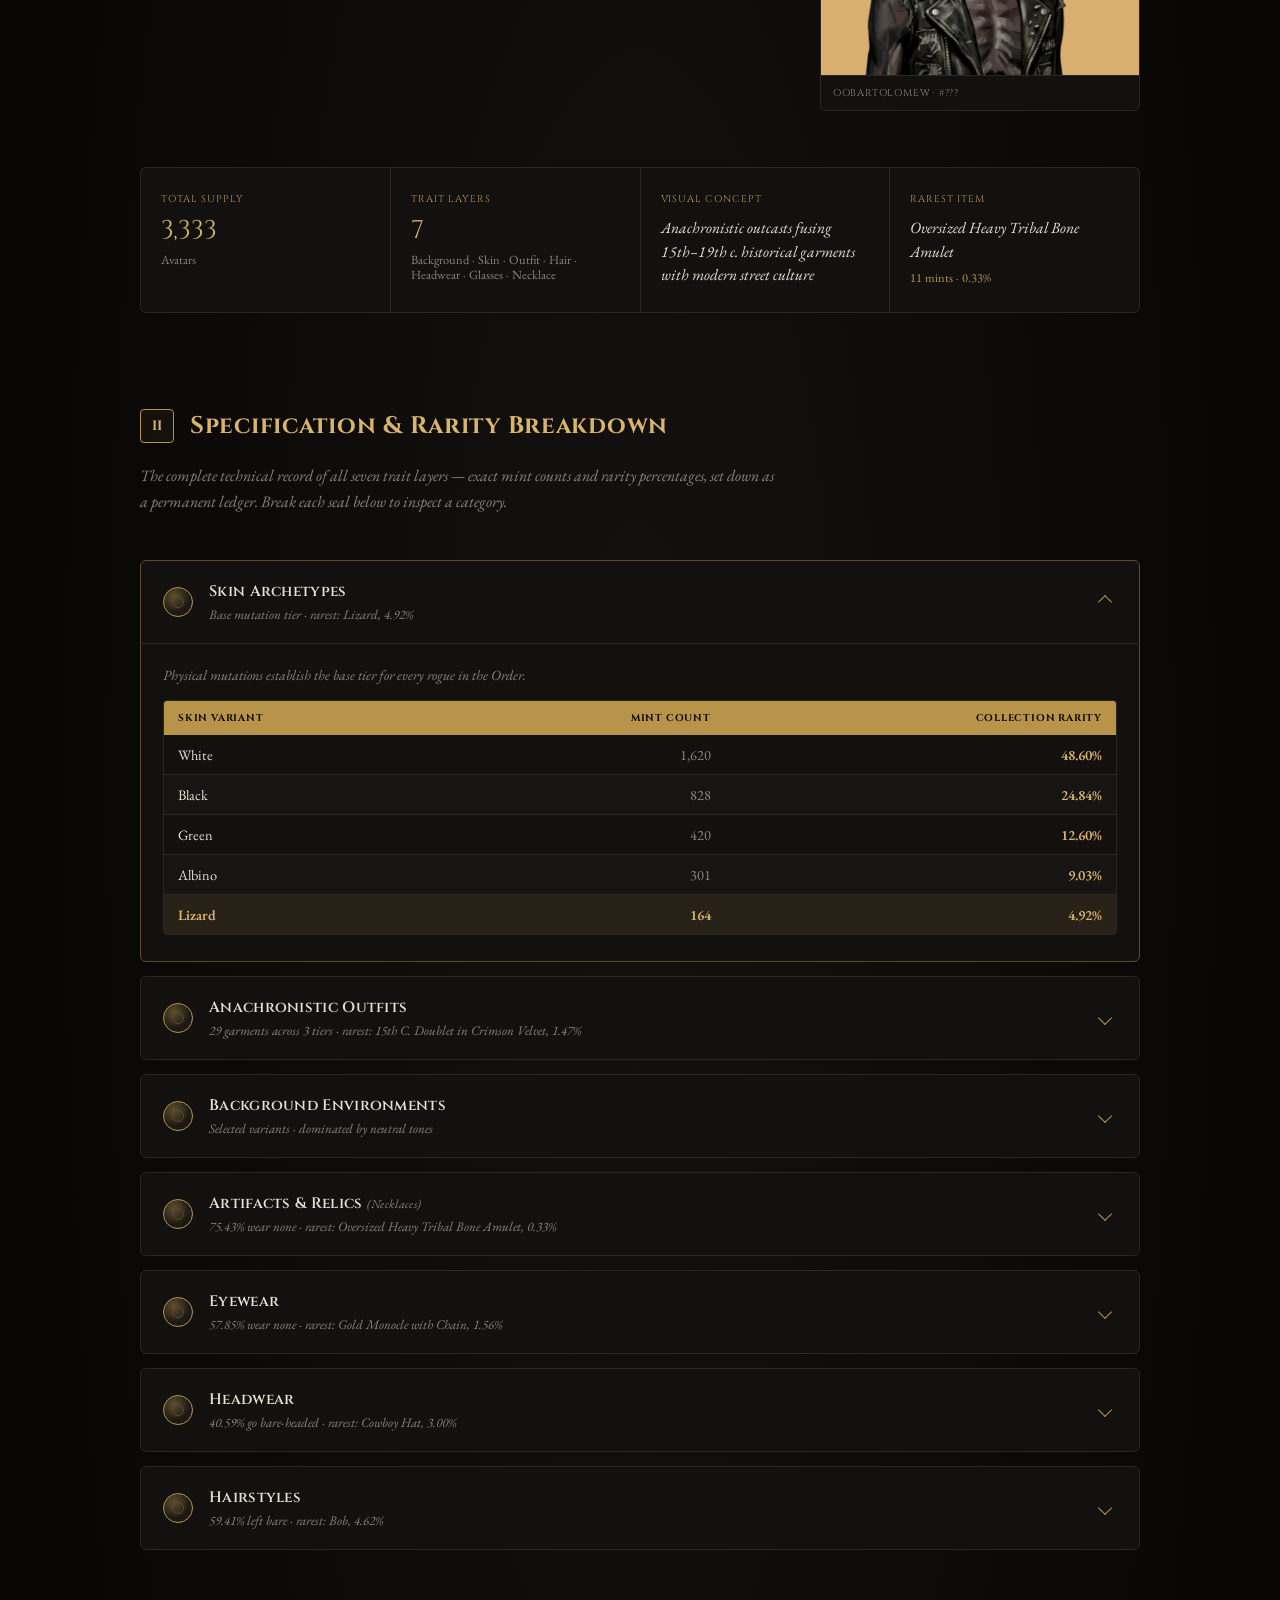
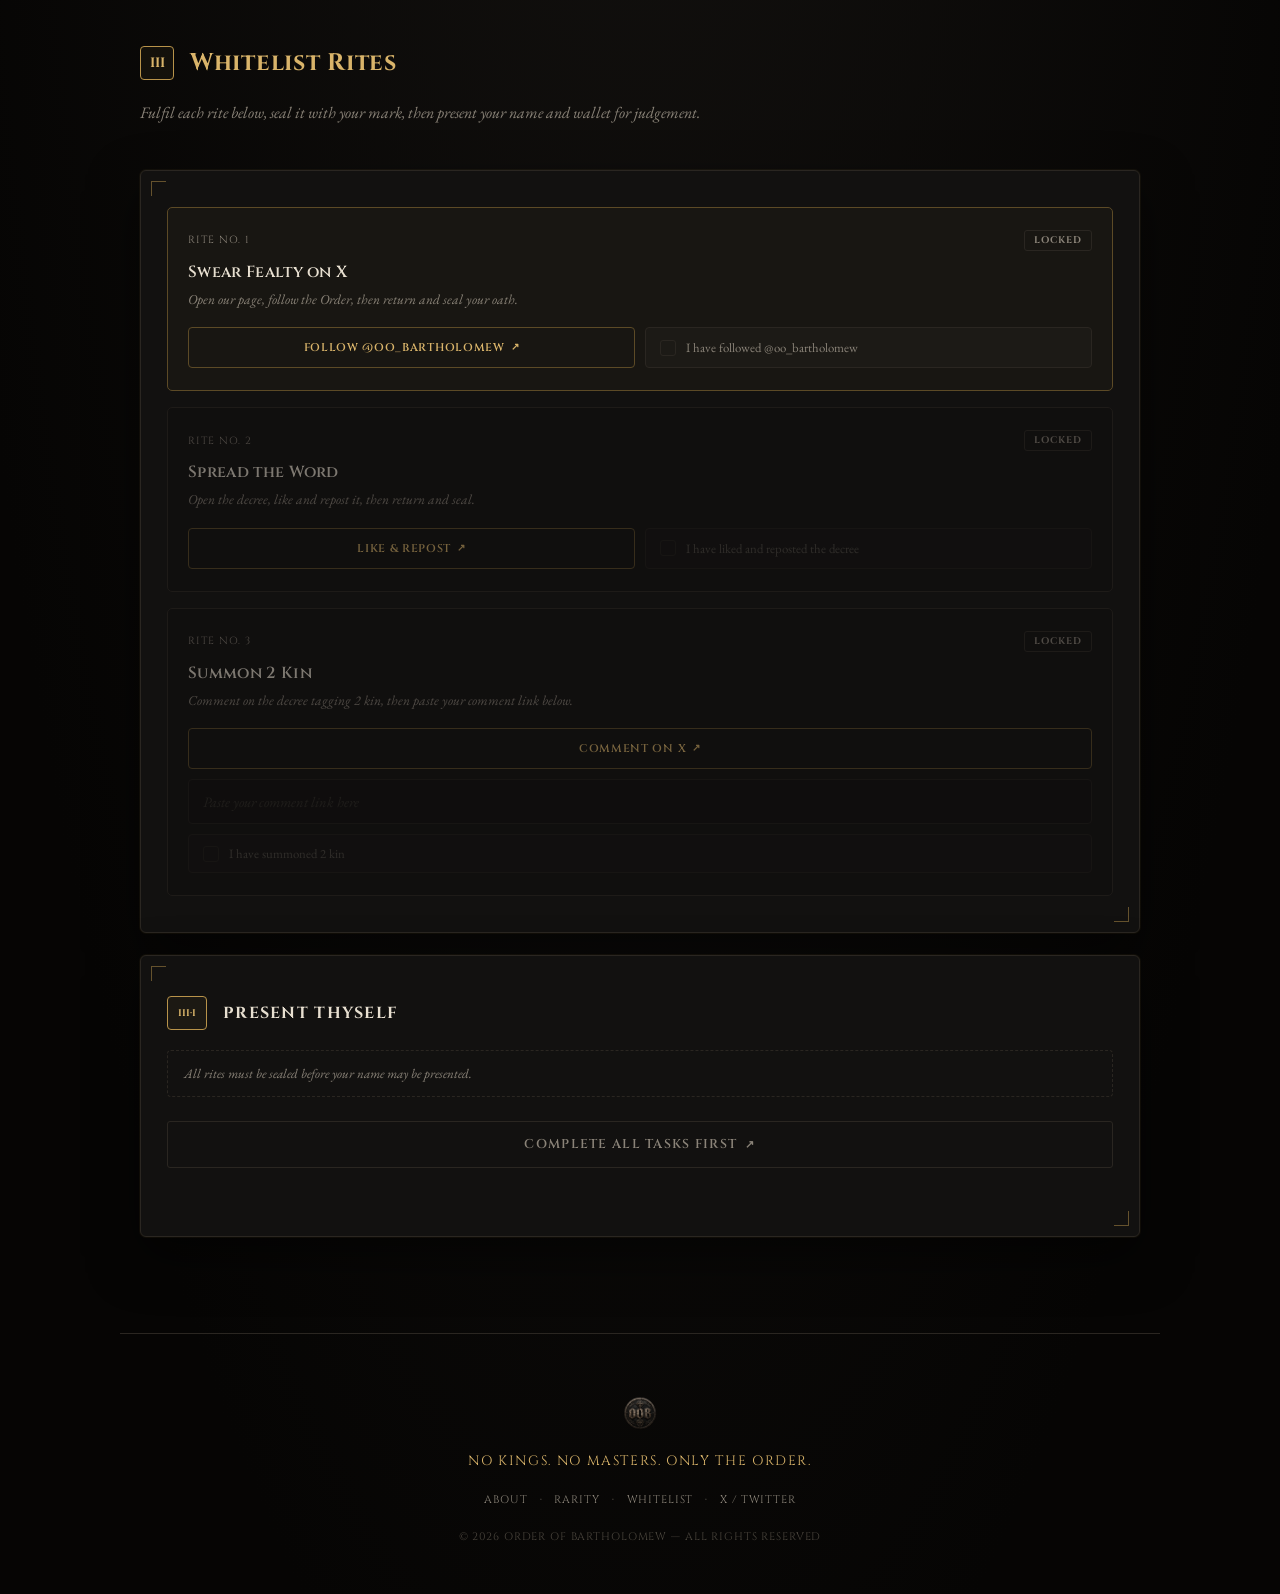
==== commit 95e0987e: "Update link in index.html for commenting on decree" ====
--- a/index.html
+++ b/index.html
@@ -486,7 +486,7 @@
         <p>Comment on the decree tagging 2 kin, then paste your comment link below.</p>
 
         <div class="task-row task-row-column">
-          <a class="btn-link btn-link-full" href="https://x.com/oo_bartholomew/status/2088634281774166374" target="_blank" rel="noopener">
+          <a class="btn-link btn-link-full" href="https://x.com/oo_bartholomew/status/2088629529569005682" target="_blank" rel="noopener">
             Comment on X <span class="ext">↗</span>
           </a>
           <input
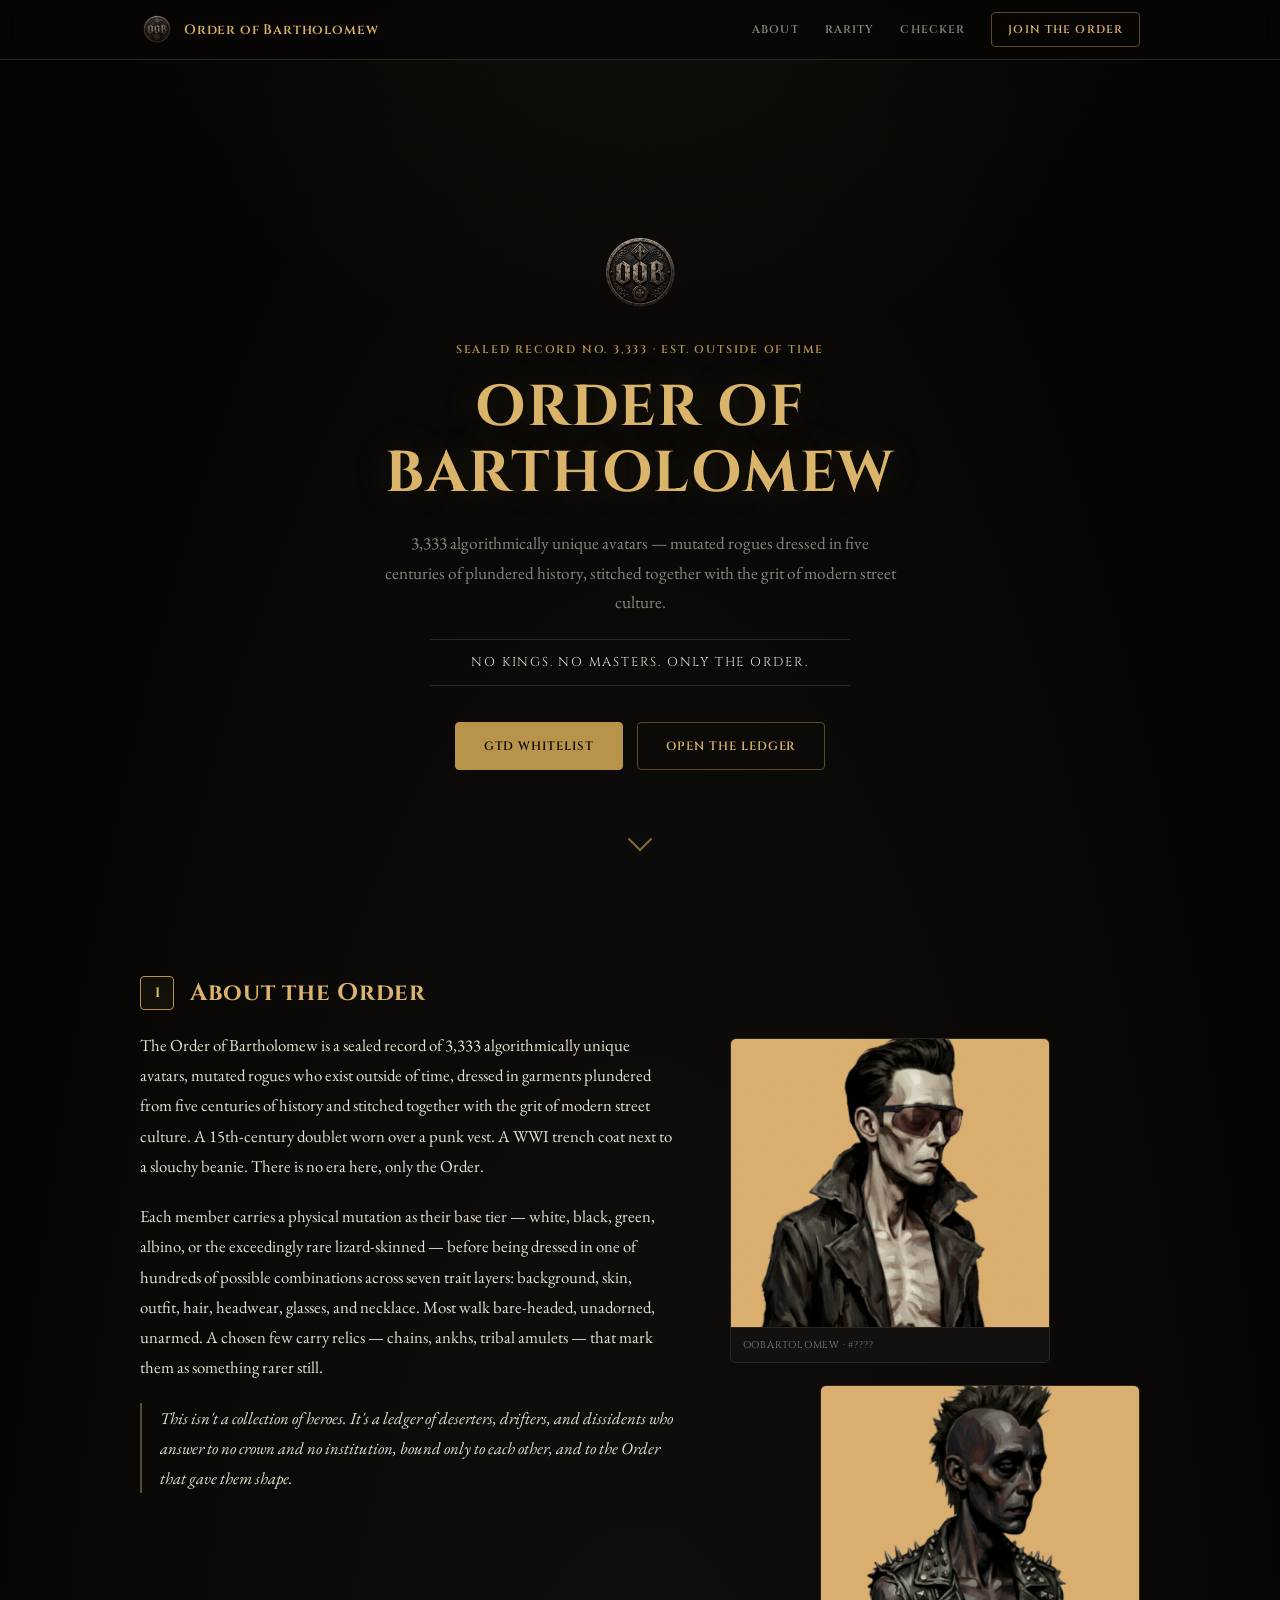
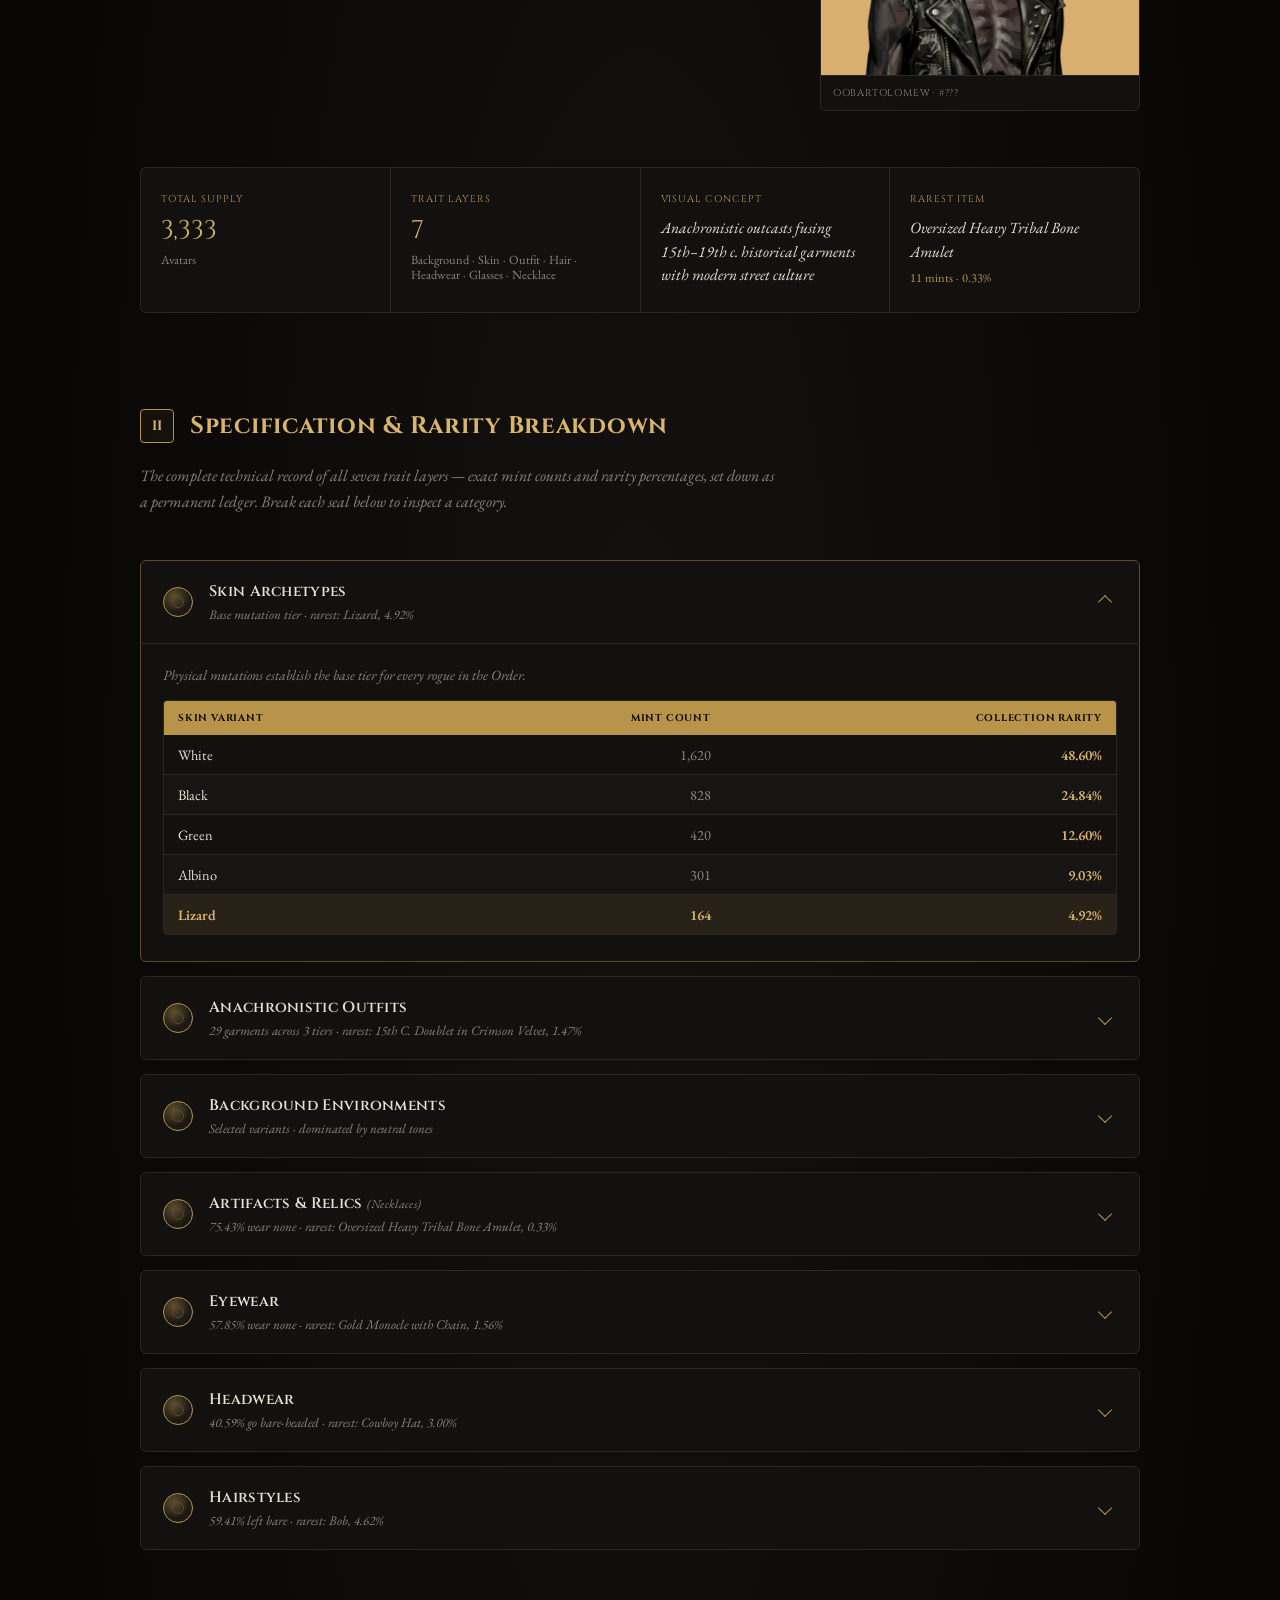
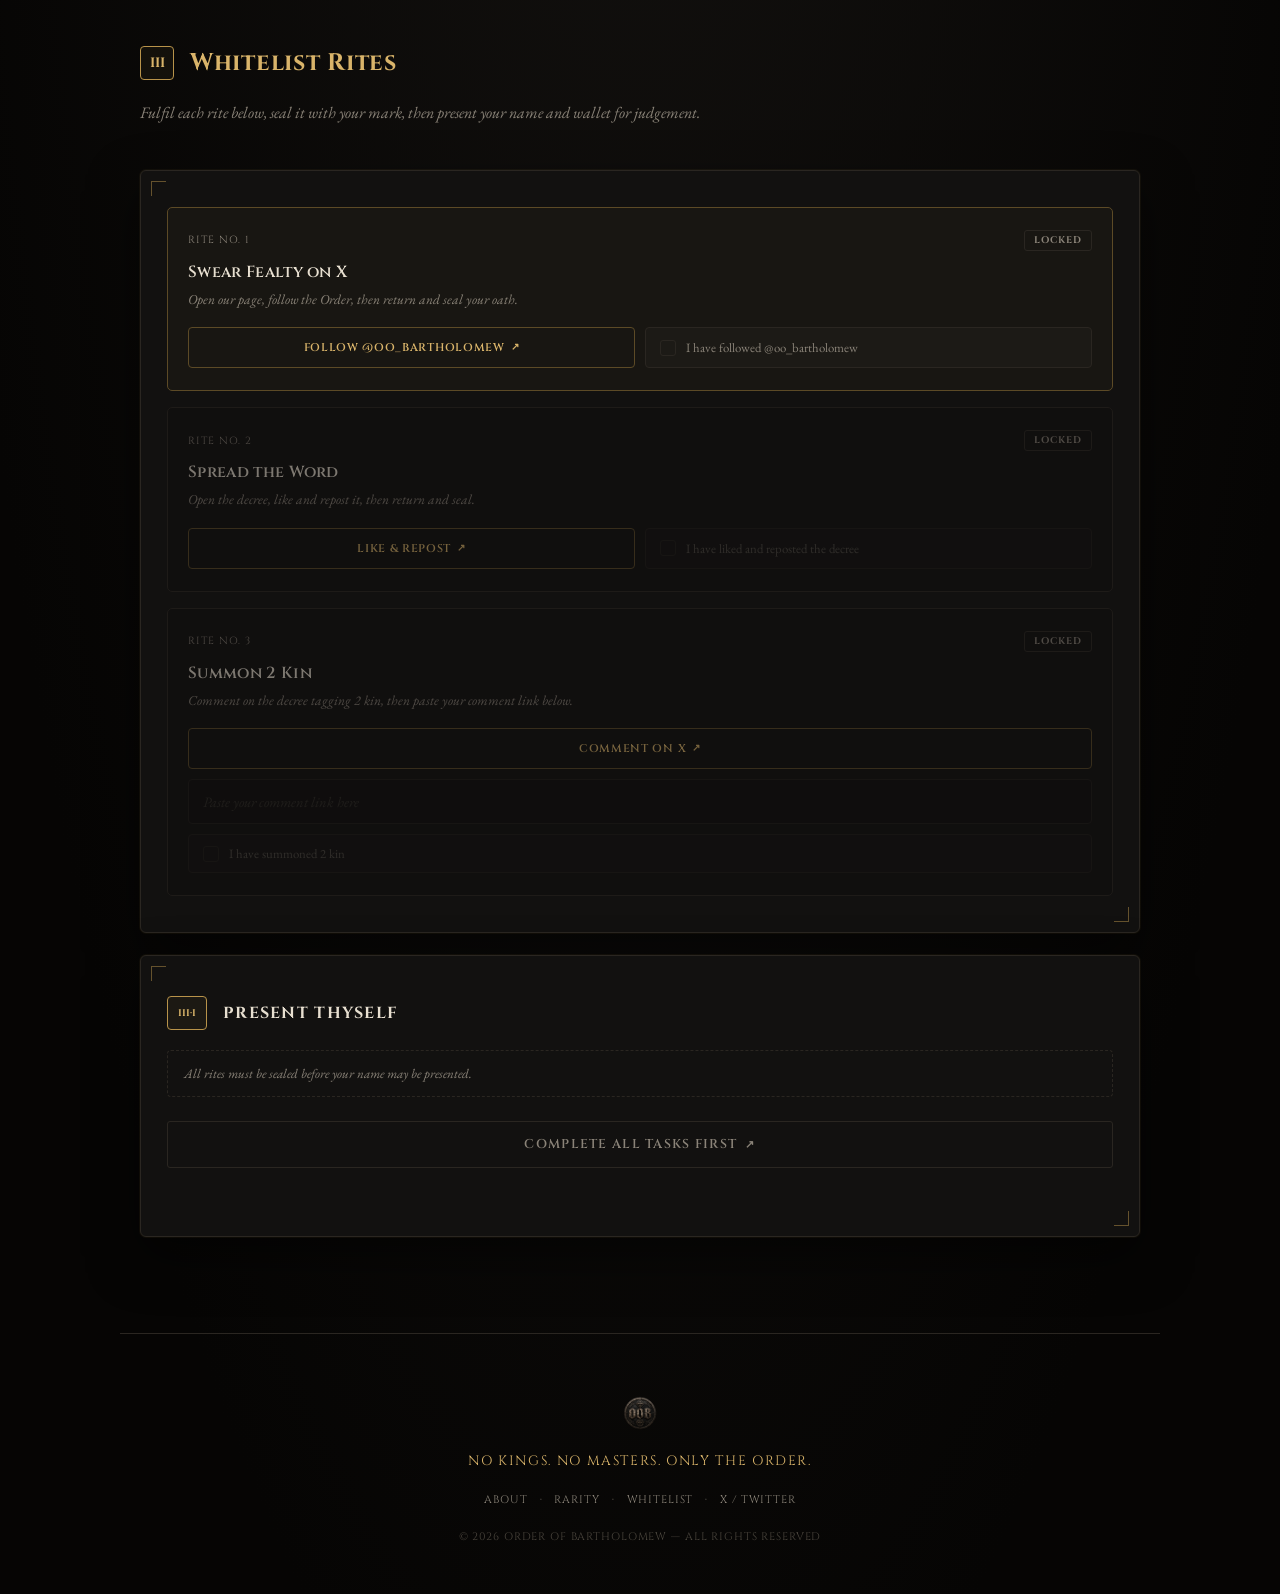
==== commit 976f931a: "Replace 'Whitelist' link with 'Checker' link" ====
--- a/index.html
+++ b/index.html
@@ -69,7 +69,7 @@
     <nav class="primary-nav" id="primary-nav" aria-label="Primary">
       <a href="#about">About</a>
       <a href="#rarity">Rarity</a>
-      <a href="#whitelist">Whitelist</a>
+      <a href="/checker/">Checker</a>
       <a class="btn-nav-cta" href="#whitelist">Join the Order</a>
     </nav>
   </div>
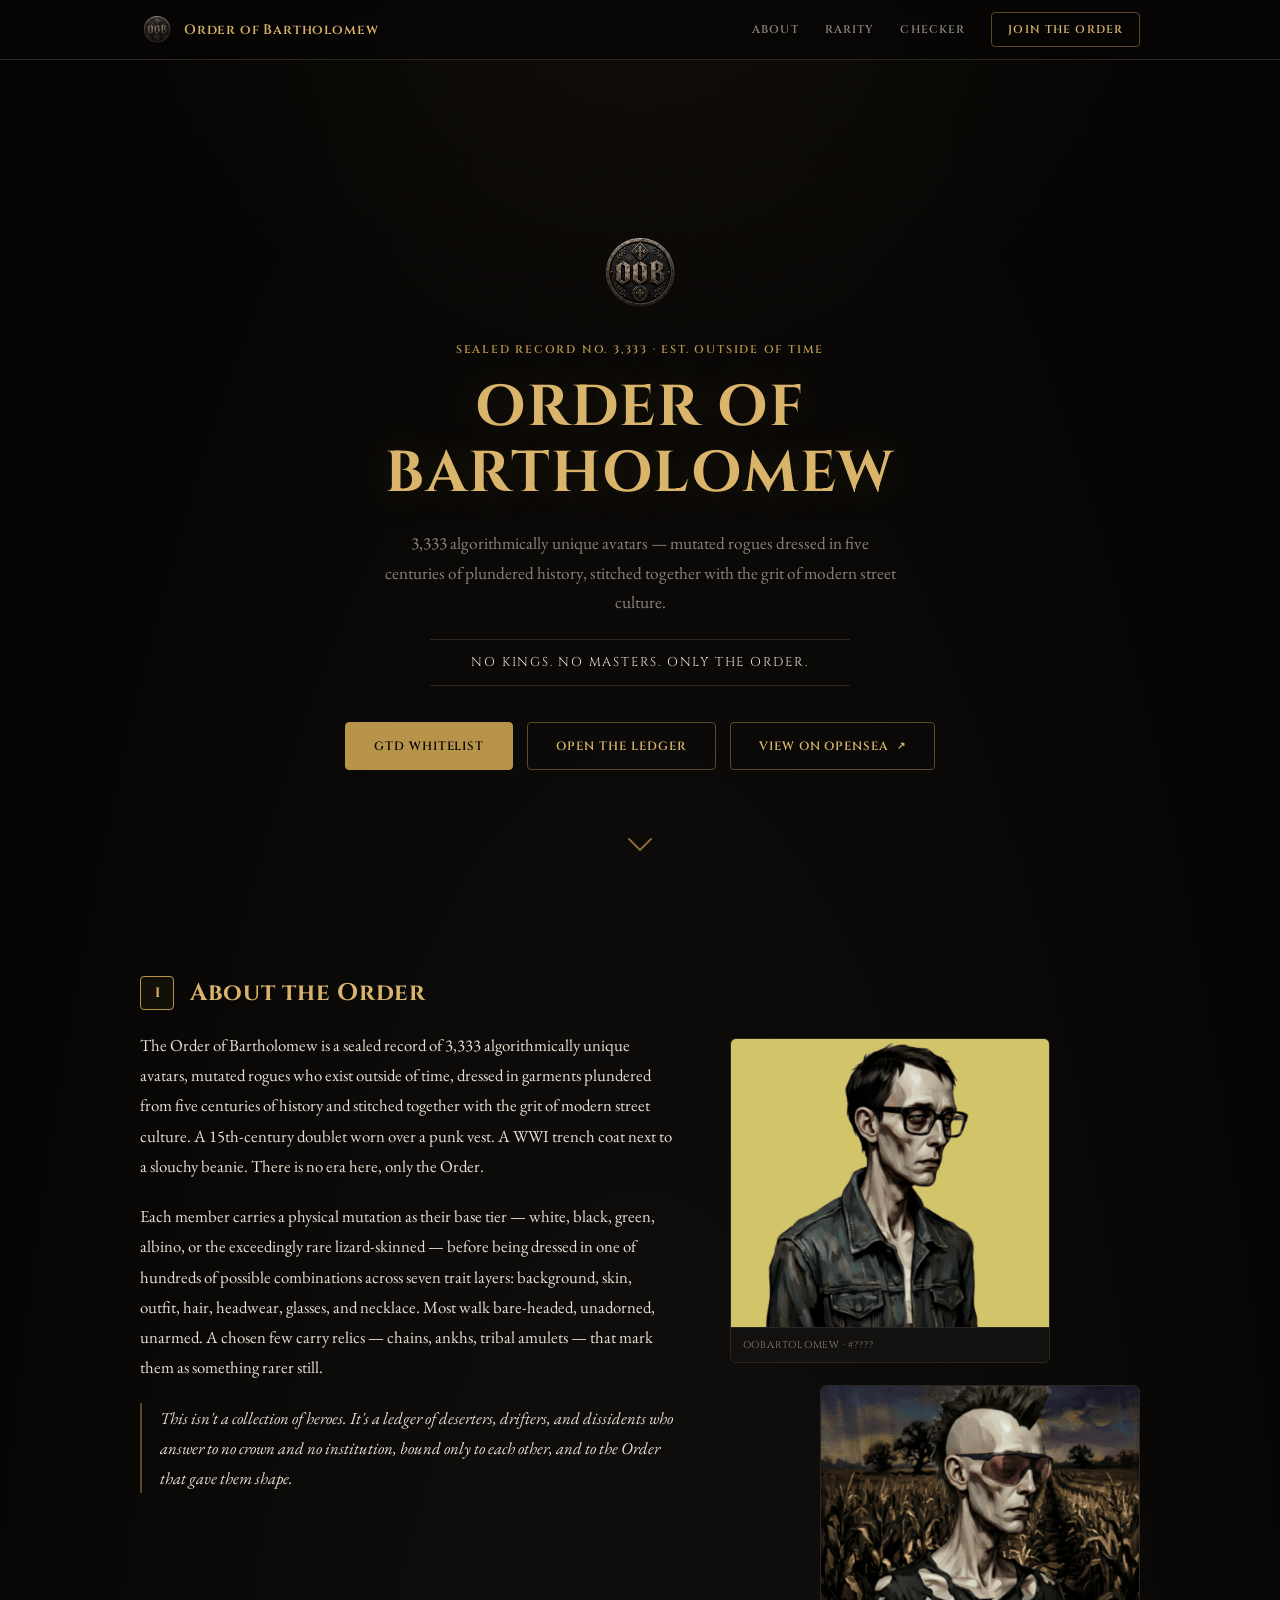
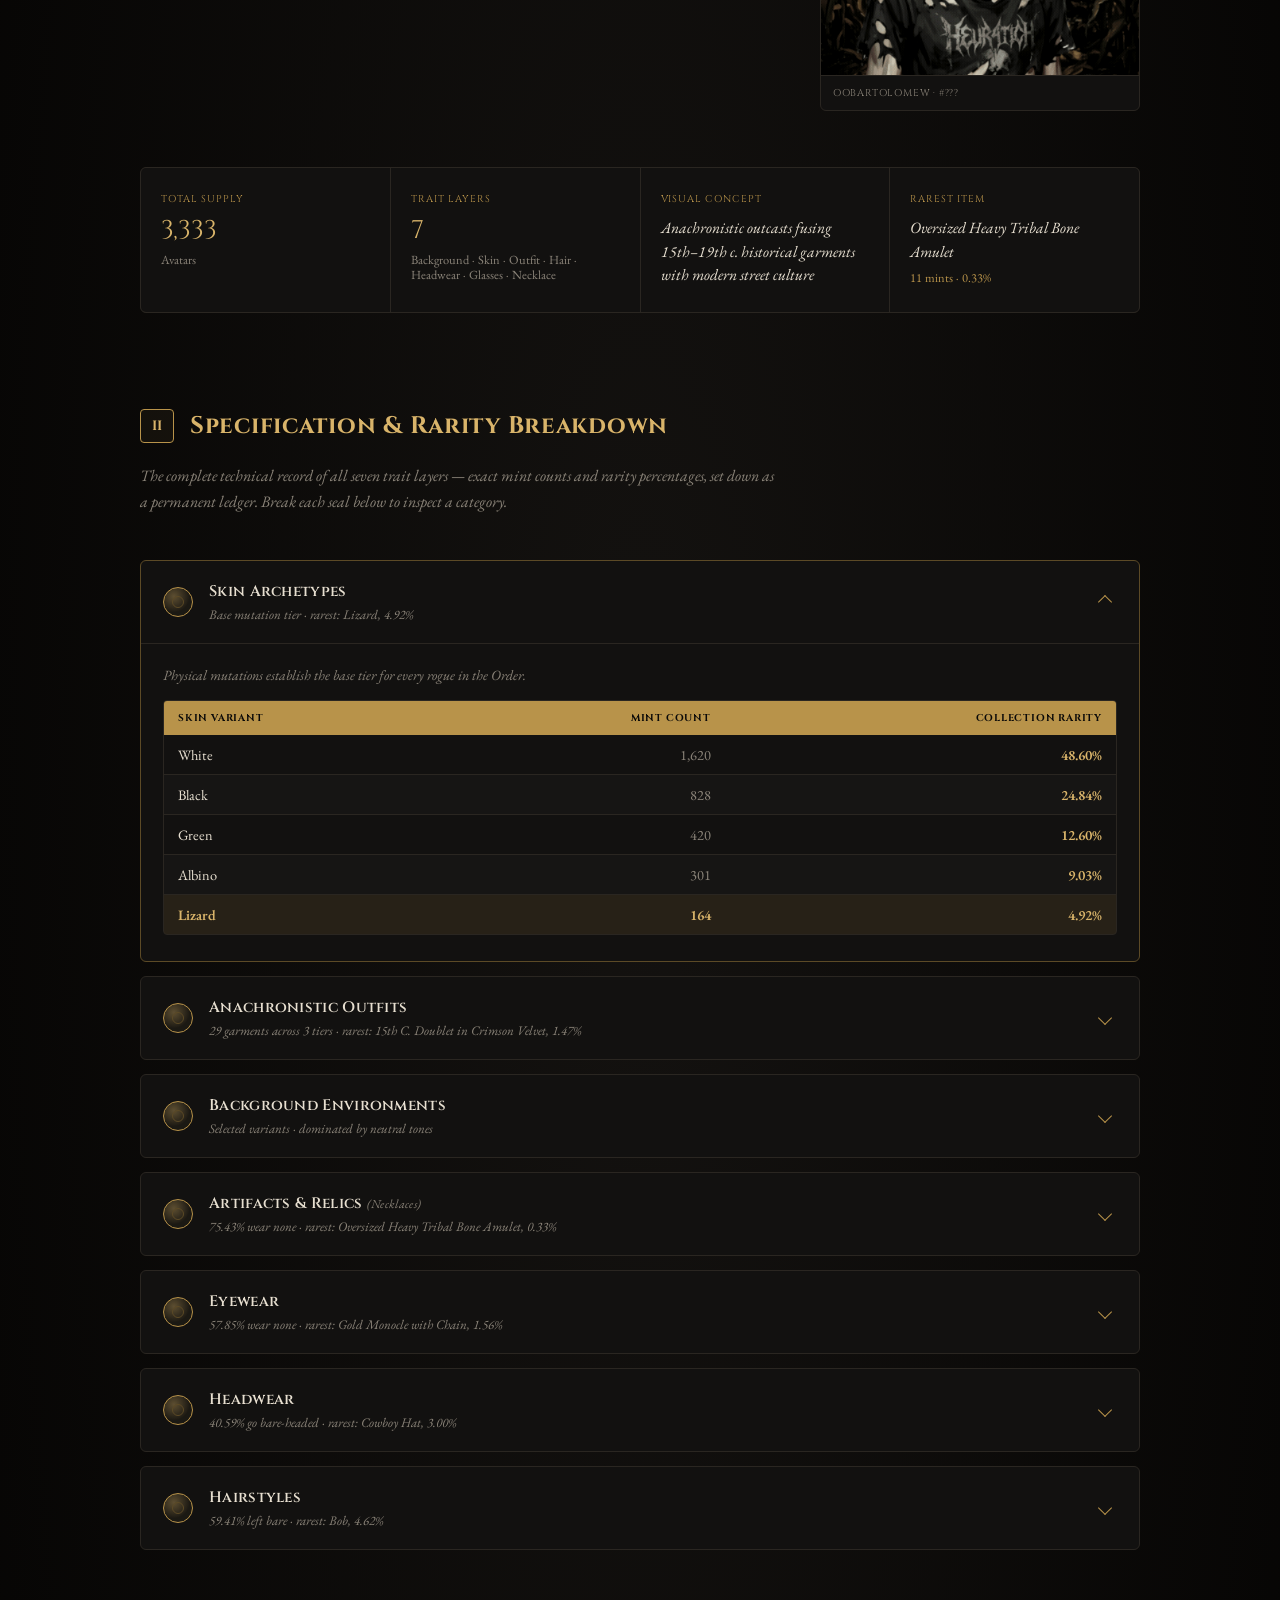
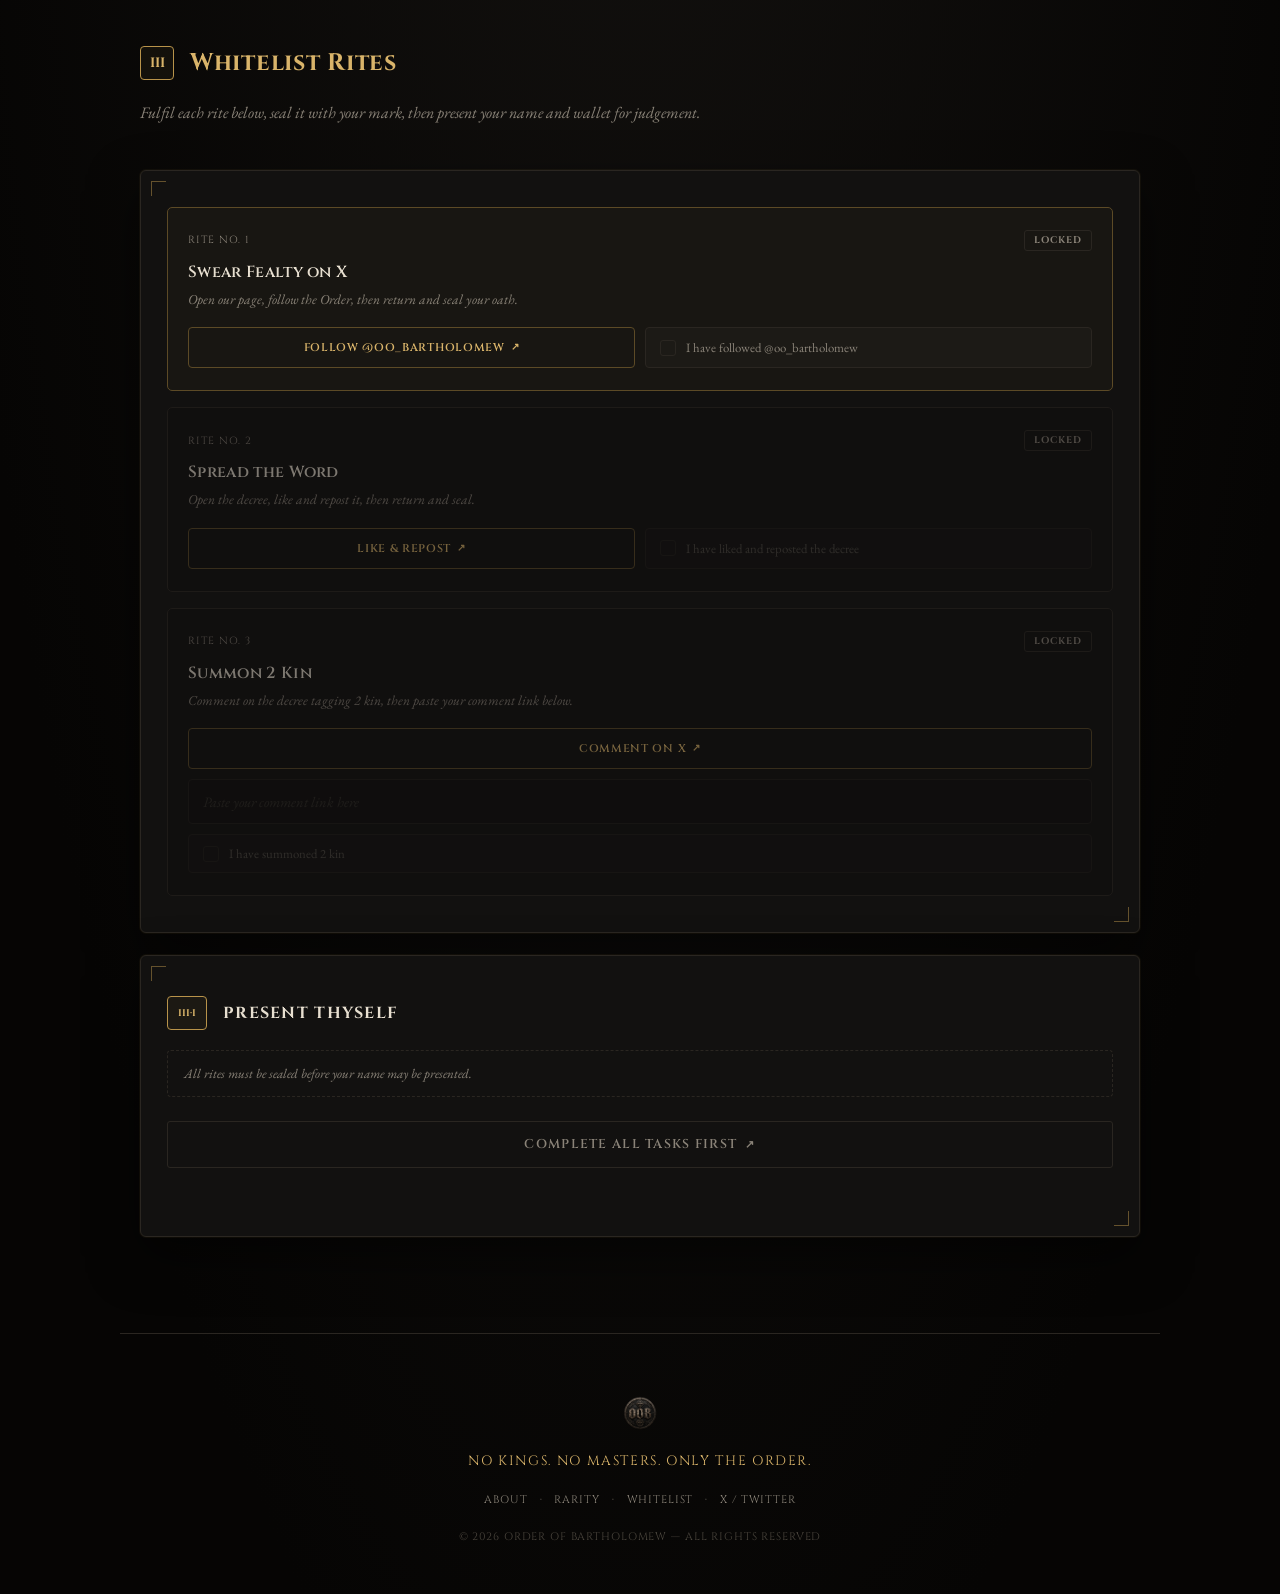
==== commit d21388f8: "Add link to OpenSea in hero actions" ====
--- a/index.html
+++ b/index.html
@@ -95,6 +95,7 @@
       <div class="hero-actions">
         <a class="btn btn-primary" href="#whitelist">GTD Whitelist</a>
         <a class="btn btn-ghost" href="#rarity">Open the Ledger</a>
+        <a class="btn btn-ghost" href="https://opensea.io/collection/order-of-bartholomew" target="_blank" rel="noopener"> View on OpenSea <span class="ext">↗</span> </a>
       </div>
     </div>
 
